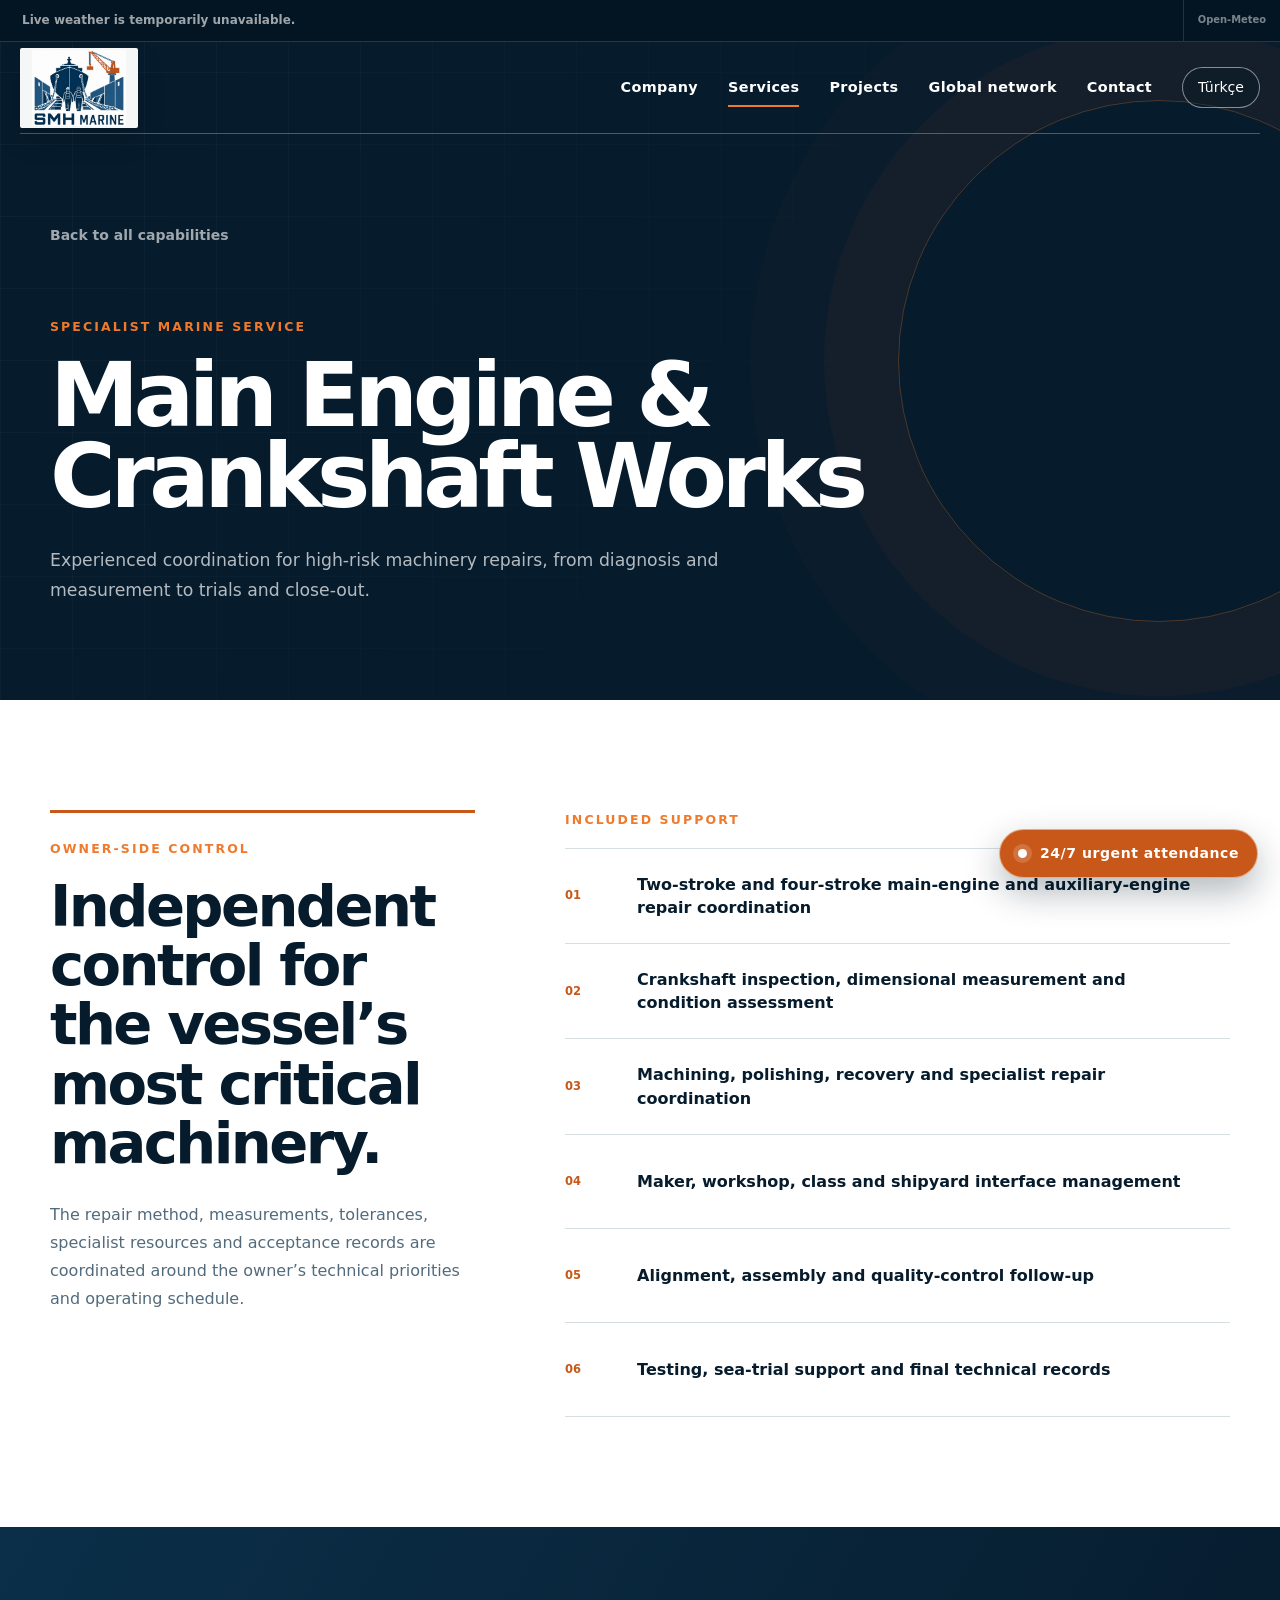
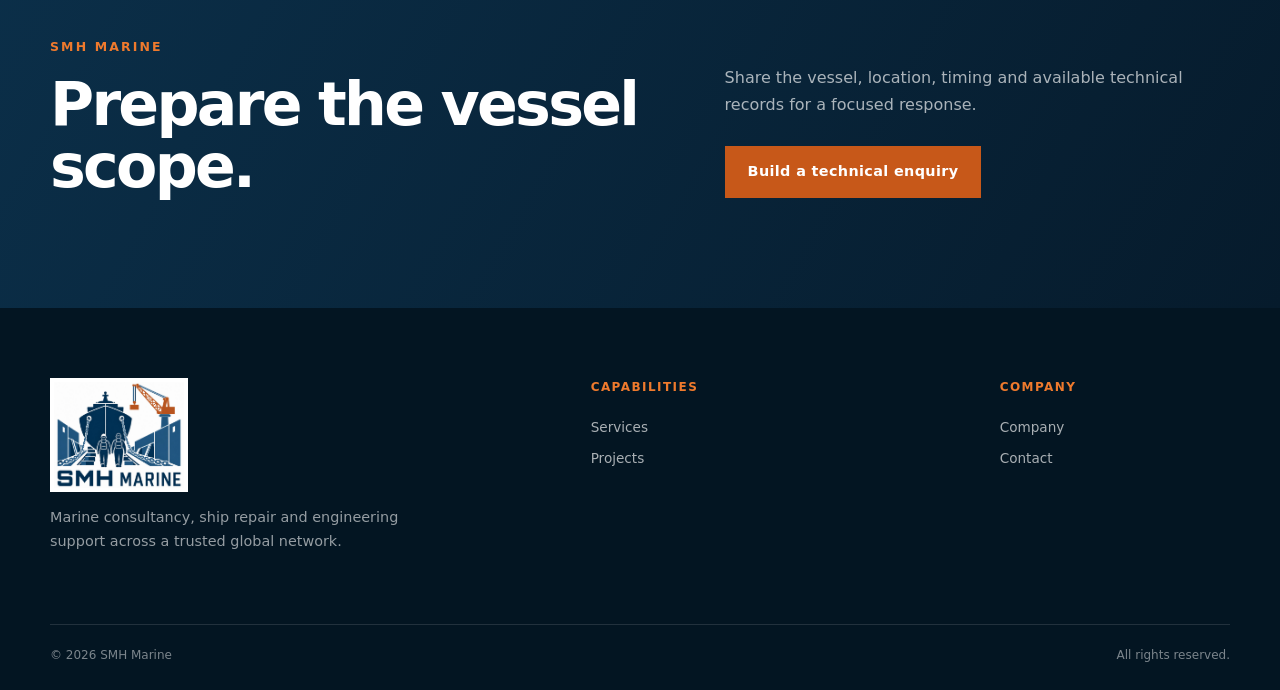
==== engine-crankshaft.html @ 11d9495b "Restore site and remove weather ticker heading label" ====
<!doctype html>
<html lang="en">
  <head>
    <meta charset="UTF-8" />
    <meta name="viewport" content="width=device-width, initial-scale=1" />
    <meta name="description" content="Main engine, auxiliary engine and crankshaft repair coordination and owner-side technical control." />
    <meta name="theme-color" content="#061b2c" />
    <title>Main Engine & Crankshaft Works | SMH Marine</title>
    <link rel="stylesheet" href="assets/styles.css" />
    <script src="assets/app.js" defer></script>
  </head>
  <body data-page="service" data-title-key="enginePageTitle" data-description-key="enginePageDescription">
    <a class="skip-link" href="#main">Skip to content</a>
    <aside class="weather-strip" aria-label="Live weather for SMH Marine service locations">
      <div class="weather-strip-window" data-weather-ticker><span class="weather-loading" data-i18n="weatherLoading">Loading live conditions…</span></div>
      <a class="weather-source" href="https://open-meteo.com/" target="_blank" rel="noopener" aria-label="Weather data by Open-Meteo">Open-Meteo</a>
    </aside>
    <header class="site-header" data-header>
      <a class="brand" href="index.html#top" aria-label="SMH Marine home"><img src="assets/smh-marine-logo-cropped.png" alt="SMH Marine" /></a>
      <button class="menu-toggle" type="button" aria-expanded="false" aria-controls="site-nav" data-menu-toggle><span></span><span></span><span></span><span class="sr-only">Open menu</span></button>
      <nav class="site-nav" id="site-nav" aria-label="Primary navigation" data-nav><a href="index.html#about" data-i18n="navCompany">Company</a><a class="is-current" href="index.html#expertise-pages" data-i18n="navServices">Services</a><a href="projects.html" data-i18n="navProjects">Projects</a><a href="index.html#network" data-i18n="navNetwork">Global network</a><a href="index.html#contact" data-i18n="navContact">Contact</a><button class="language-switch" type="button" data-language aria-label="Switch language">Türkçe</button></nav>
    </header>
    <main id="main">
      <section class="detail-hero"><div class="shell detail-hero-content"><a class="detail-back" href="index.html#expertise-pages" data-i18n="detailBack">Back to all capabilities</a><p class="eyebrow" data-i18n="detailKicker">Specialist marine service</p><h1 data-i18n="engineTitle">Main Engine & Crankshaft Works</h1><p data-i18n="engineIntro">Experienced coordination for high-risk machinery repairs, from diagnosis and measurement to trials and close-out.</p></div></section>
      <section class="detail-scope-section section"><div class="shell detail-scope-grid"><div class="detail-promise"><p class="section-kicker" data-i18n="detailOwnerKicker">Owner-side control</p><h2 data-i18n="enginePromise">Independent control for the vessel’s most critical machinery.</h2><p data-i18n="engineCopy">The repair method, measurements, tolerances, specialist resources and acceptance records are coordinated around the owner’s technical priorities and operating schedule.</p></div><div><p class="section-kicker" data-i18n="detailScopeLabel">Included support</p><ol class="detail-scope-list"><li data-i18n="engine1">Two-stroke and four-stroke main-engine and auxiliary-engine repair coordination</li><li data-i18n="engine2">Crankshaft inspection, dimensional measurement and condition assessment</li><li data-i18n="engine3">Machining, polishing, recovery and specialist repair coordination</li><li data-i18n="engine4">Maker, workshop, class and shipyard interface management</li><li data-i18n="engine5">Alignment, assembly and quality-control follow-up</li><li data-i18n="engine6">Testing, sea-trial support and final technical records</li></ol></div></div></section>
      <section class="detail-cta-section section"><div class="shell detail-cta-grid"><div><p class="section-kicker">SMH Marine</p><h2 data-i18n="detailCtaTitle">Prepare the vessel scope.</h2></div><div><p data-i18n="detailCtaCopy">Share the vessel, location, timing and available technical records for a focused response.</p><a class="button button-primary" href="index.html#urgent" data-i18n="detailCtaButton">Build a technical enquiry</a></div></div></section>
    </main>
    <footer class="site-footer"><div class="shell footer-grid"><div class="footer-brand"><img src="assets/smh-marine-logo-cropped.png" alt="SMH Marine" /><p data-i18n="footerStatement">Marine consultancy, ship repair and engineering support across a trusted global network.</p></div><div><strong data-i18n="footerCapabilities">Capabilities</strong><a href="index.html#expertise-pages" data-i18n="navServices">Services</a><a href="projects.html" data-i18n="navProjects">Projects</a></div><div><strong data-i18n="footerCompany">Company</strong><a href="index.html#about" data-i18n="navCompany">Company</a><a href="index.html#contact" data-i18n="navContact">Contact</a></div></div><div class="shell footer-bottom"><span>© 2026 SMH Marine</span><span data-i18n="footerRights">All rights reserved.</span></div></footer>
  </body>
</html>
---- assets/styles.css ----
:root {
  --ink: #061b2c;
  --ink-soft: #0b2f49;
  --blue: #0d4e77;
  --blue-bright: #2e85b9;
  --orange: #c75819;
  --orange-bright: #ef7a2d;
  --paper: #f4f7f8;
  --white: #ffffff;
  --line: rgba(12, 49, 73, 0.16);
  --shell: min(1180px, calc(100% - 40px));
  --shadow: 0 24px 70px rgba(3, 24, 39, 0.18);
}

* { box-sizing: border-box; }
html { scroll-behavior: smooth; -webkit-text-size-adjust: 100%; text-size-adjust: 100%; }
body {
  margin: 0;
  color: var(--ink);
  background: var(--paper);
  font-family: system-ui, -apple-system, BlinkMacSystemFont, "Segoe UI", "Microsoft YaHei", "PingFang SC", Arial, sans-serif;
  font-size: 1rem;
  line-height: 1.65;
  overflow-x: hidden;
}
img { display: block; max-width: 100%; }
a { color: inherit; }
button, a { -webkit-tap-highlight-color: transparent; }
h1, h2, h3, h4, p, li, label, strong, small { min-width: 0; word-break: normal; overflow-wrap: break-word; hyphens: auto; }
.shell { width: var(--shell); margin-inline: auto; }
.sr-only { position: absolute; width: 1px; height: 1px; overflow: hidden; clip: rect(0, 0, 0, 0); }
.skip-link { position: fixed; top: 8px; left: 8px; z-index: 100; transform: translateY(-150%); padding: 10px 14px; background: white; color: var(--ink); }
.skip-link:focus { transform: translateY(0); }

.weather-strip { position: absolute; z-index: 24; top: 0; right: 0; left: 0; display: grid; height: 42px; grid-template-columns: minmax(0,1fr) auto; align-items: center; border-bottom: 1px solid rgba(255,255,255,.14); color: white; background: #031522; overflow: hidden; }
.weather-strip-window { min-width: 0; overflow: hidden; mask-image: linear-gradient(90deg, transparent, black 18px, black calc(100% - 18px), transparent); }
.weather-loading, .weather-error { display: block; padding: 0 22px; color: rgba(255,255,255,.62); font-size: .75rem; font-weight: 650; white-space: nowrap; }
.weather-track { display: flex; width: max-content; animation: weather-scroll var(--weather-duration, 120s) linear infinite; will-change: transform; }
.weather-strip:hover .weather-track, .weather-strip:focus-within .weather-track { animation-play-state: paused; }
.weather-group { display: flex; align-items: center; flex: none; gap: 28px; padding: 0 28px 0 18px; }
.weather-item { display: flex; min-height: 41px; align-items: center; gap: 8px; white-space: nowrap; }
.weather-icon { width: 25px; font-size: 1.05rem; line-height: 1; text-align: center; }
.weather-city { font-size: .76rem; font-weight: 800; letter-spacing: .025em; }
.weather-temp { color: white; font-size: .82rem; font-weight: 850; }
.weather-range, .weather-rain, .weather-condition { color: rgba(255,255,255,.58); font-size: .68rem; }
.weather-rain { color: #82c9f4; }
.weather-divider { width: 1px; height: 18px; background: rgba(255,255,255,.16); }
.weather-stale { align-self: center; padding: 4px 9px; border: 1px solid rgba(239,122,45,.42); color: var(--orange-bright); font-size: .62rem; font-weight: 800; letter-spacing: .08em; text-transform: uppercase; white-space: nowrap; }
.weather-source { display: grid; height: 100%; place-items: center; padding: 0 14px; border-left: 1px solid rgba(255,255,255,.13); color: rgba(255,255,255,.48); background: #031522; font-size: .62rem; font-weight: 700; text-decoration: none; white-space: nowrap; }
.weather-source:hover, .weather-source:focus-visible { color: white; }
@keyframes weather-scroll { to { transform: translateX(-50%); } }

.site-header {
  position: absolute;
  z-index: 20;
  top: 42px;
  left: 50%;
  display: flex;
  width: min(1240px, calc(100% - 32px));
  height: 92px;
  align-items: center;
  justify-content: space-between;
  border-bottom: 1px solid rgba(255,255,255,.28);
  transform: translateX(-50%);
  color: white;
  transition: top .25s ease, width .25s ease, padding .25s ease, background .25s ease, box-shadow .25s ease;
}
.site-header.is-scrolled { position: fixed; top: 10px; width: min(1240px, calc(100% - 20px)); height: 72px; padding: 0 14px; border: 1px solid rgba(255,255,255,.12); background: rgba(3,21,34,.94); box-shadow: 0 18px 40px rgba(0,0,0,.2); backdrop-filter: blur(18px); }
.site-header.is-scrolled .brand { width: 104px; height: 62px; }
.brand { display: flex; width: 118px; height: 80px; align-items: center; justify-content: center; padding: 2px 4px; border-radius: 2px; background: rgba(255,255,255,.96); overflow: hidden; box-shadow: 0 12px 28px rgba(0,0,0,.12); }
.brand img { width: 100%; height: 100%; object-fit: contain; }
.site-nav { display: flex; align-items: center; gap: 30px; }
.site-nav a { position: relative; font-size: .9rem; font-weight: 650; letter-spacing: .025em; text-decoration: none; }
.site-nav a::after { position: absolute; right: 0; bottom: -8px; left: 0; height: 2px; background: var(--orange-bright); content: ""; transform: scaleX(0); transition: transform .25s ease; }
.site-nav a:hover::after, .site-nav a:focus-visible::after, .site-nav a.is-current::after { transform: scaleX(1); }
.language-switch { border: 1px solid rgba(255,255,255,.5); border-radius: 999px; padding: 8px 15px; color: white; background: rgba(3,24,39,.25); font: inherit; font-size: .88rem; cursor: pointer; }
.menu-toggle { display: none; }

.hero { position: relative; min-height: 880px; display: flex; align-items: center; overflow: hidden; color: white; background: var(--ink); }
.hero-media { position: absolute; inset: 0; background-image: linear-gradient(90deg, rgba(2,19,32,.98) 0%, rgba(2,23,39,.88) 48%, rgba(2,23,39,.68) 100%), url("drydock-hero.jpg"); background-position: center; background-size: cover; transform: scale(1.015); }
.hero-grid { position: absolute; inset: 0; opacity: .15; background-image: linear-gradient(rgba(255,255,255,.15) 1px, transparent 1px), linear-gradient(90deg, rgba(255,255,255,.15) 1px, transparent 1px); background-size: 64px 64px; mask-image: linear-gradient(to right, black, transparent 85%); }
.hero::after { position: absolute; right: -110px; top: 125px; width: 390px; height: 390px; border: 1px solid rgba(255,255,255,.18); border-radius: 50%; content: ""; box-shadow: 0 0 0 56px rgba(255,255,255,.035), 0 0 0 112px rgba(255,255,255,.025); }
.hero-content { position: relative; z-index: 2; padding-top: 84px; padding-right: min(48vw, 600px); }
.eyebrow, .section-kicker { margin: 0 0 17px; color: var(--orange-bright); font-size: .78rem; font-weight: 750; letter-spacing: .17em; text-transform: uppercase; }
.hero h1 { max-width: 720px; margin: 0; font-size: clamp(3.1rem, 5.2vw, 5.2rem); font-weight: 760; letter-spacing: -.055em; line-height: .94; }
.hero h1 .outline-title { color: transparent; -webkit-text-stroke: 1px rgba(255,255,255,.82); }
.hero-copy { max-width: 710px; margin: 28px 0 0; color: rgba(255,255,255,.82); font-size: clamp(1rem, 1.5vw, 1.18rem); line-height: 1.7; }
.hero-actions { display: flex; flex-wrap: wrap; gap: 12px; margin-top: 34px; }
.button { display: inline-flex; min-height: 52px; align-items: center; justify-content: center; gap: 24px; padding: 12px 22px; border: 1px solid transparent; font-size: .9rem; font-weight: 730; letter-spacing: .025em; text-decoration: none; transition: transform .2s ease, background .2s ease, border-color .2s ease; }
.button:hover { transform: translateY(-2px); }
.button-primary { background: var(--orange); color: white; }
.button-primary:hover { background: var(--orange-bright); }
.button-ghost { border-color: rgba(255,255,255,.4); background: rgba(4,30,49,.26); }
.button-ghost:hover { border-color: white; background: rgba(255,255,255,.08); }
.hero-facts { position: absolute; z-index: 3; right: 0; bottom: 0; left: 0; display: grid; grid-template-columns: repeat(4, 1fr); border-top: 1px solid rgba(255,255,255,.22); }
.hero-facts div { display: grid; min-height: 112px; grid-template-columns: auto 1fr; align-items: center; gap: 14px; padding: 20px 26px; border-right: 1px solid rgba(255,255,255,.16); background: rgba(2,22,37,.52); backdrop-filter: blur(10px); }
.hero-facts div:first-child { border-left: 1px solid rgba(255,255,255,.16); }
.hero-facts strong { color: white; font-size: 2rem; line-height: 1; }
.hero-facts .fact-word { color: var(--orange-bright); font-size: 1.35rem; letter-spacing: .08em; }
.hero-facts span { max-width: 140px; color: rgba(255,255,255,.66); font-size: .78rem; line-height: 1.4; }
.hero-network { position: absolute; z-index: 4; top: 150px; right: max(28px, calc((100% - 1180px) / 2)); width: min(44vw, 545px); border: 1px solid rgba(255,255,255,.2); background: rgba(3,26,43,.76); box-shadow: 0 30px 80px rgba(0,0,0,.32); backdrop-filter: blur(15px); }
.hero-network-head { display: flex; align-items: center; justify-content: space-between; padding: 17px 20px; border-bottom: 1px solid rgba(255,255,255,.14); }
.hero-network-head > span { color: var(--orange-bright); font-size: .68rem; font-weight: 800; letter-spacing: .13em; text-transform: uppercase; }
.hero-network-head > strong { display: flex; align-items: baseline; gap: 6px; font-size: .68rem; font-weight: 650; color: rgba(255,255,255,.6); }
.hero-network-head b { color: white; font-size: 1.6rem; line-height: 1; }
.hero-map { position: relative; aspect-ratio: 2 / 1; overflow: hidden; background: linear-gradient(145deg, rgba(11,61,92,.45), rgba(3,23,37,.85)); }
.hero-map::before { position: absolute; inset: 0; z-index: 1; background-image: linear-gradient(rgba(255,255,255,.045) 1px, transparent 1px), linear-gradient(90deg, rgba(255,255,255,.045) 1px, transparent 1px); background-size: 12.5% 25%; content: ""; pointer-events: none; }
.hero-map > img { position: absolute; inset: 0; width: 100%; height: 100%; opacity: .46; filter: invert(1); }
.hero-map-markers { position: absolute; inset: 0; z-index: 2; }
.hero-map .map-marker { width: 11px; height: 11px; border-width: 2px; box-shadow: 0 0 0 4px rgba(239,122,45,.16), 0 0 18px rgba(239,122,45,.78); }
.hero-map-detail { position: absolute; z-index: 4; right: 14px; bottom: 12px; display: grid; min-width: 180px; padding: 11px 13px; border-right: 3px solid var(--orange-bright); background: rgba(2,19,31,.86); text-align: right; }
.hero-map-detail small, .hero-map-detail span { color: rgba(255,255,255,.54); font-size: .65rem; }
.hero-map-detail strong { font-size: .98rem; }

.china-section { position: relative; overflow: hidden; color: white; background: linear-gradient(120deg, #061b2c 0%, #0a304b 62%, #103f5e 100%); }
.china-section::before { position: absolute; top: 0; right: 0; width: 38%; height: 100%; background: linear-gradient(135deg, transparent 25%, rgba(239,122,45,.12)); clip-path: polygon(24% 0, 100% 0, 100% 100%, 0 100%); content: ""; }
.china-watermark { position: absolute; right: -1.5vw; bottom: -7vw; color: transparent; font-size: clamp(8rem, 20vw, 20rem); font-weight: 850; letter-spacing: -.09em; line-height: .8; -webkit-text-stroke: 1px rgba(255,255,255,.1); user-select: none; }
.china-grid { position: relative; z-index: 1; display: grid; grid-template-columns: .95fr 1.05fr; gap: 90px; align-items: end; }
.china-lead h2 { max-width: 720px; font-size: clamp(2.7rem, 5vw, 5rem); }
.china-lead > p:last-child { max-width: 630px; margin: 30px 0 0; color: rgba(255,255,255,.68); font-size: 1.05rem; }
.china-proof { padding: 36px; border-top: 3px solid var(--orange-bright); background: rgba(2,20,33,.54); box-shadow: 0 28px 70px rgba(0,0,0,.2); backdrop-filter: blur(12px); }
.china-proof > p:first-child { margin: 0 0 30px; color: rgba(255,255,255,.74); }
.china-metrics { display: grid; grid-template-columns: repeat(4, 1fr); border-top: 1px solid rgba(255,255,255,.16); border-bottom: 1px solid rgba(255,255,255,.16); }
.china-metrics div { display: grid; align-content: start; padding: 25px 18px; border-right: 1px solid rgba(255,255,255,.14); }
.china-metrics div:first-child { padding-left: 0; }
.china-metrics div:last-child { border-right: 0; }
.china-metrics strong { color: var(--orange-bright); font-size: clamp(2rem, 3.5vw, 3.2rem); letter-spacing: -.06em; line-height: 1; }
.china-metrics span { margin-top: 10px; color: rgba(255,255,255,.64); font-size: .875rem; line-height: 1.45; }
.china-expertise { margin-top: 30px; }
.china-expertise h3 { margin: 0 0 16px; color: white; font-size: 1rem; letter-spacing: .02em; }
.china-expertise ul { display: grid; grid-template-columns: repeat(2, minmax(0, 1fr)); gap: 0 24px; margin: 0; padding: 0; list-style: none; }
.china-expertise li { position: relative; padding: 11px 0 11px 18px; border-top: 1px solid rgba(255,255,255,.11); color: rgba(255,255,255,.7); font-size: .88rem; line-height: 1.5; }
.china-expertise li::before { position: absolute; top: 20px; left: 0; width: 6px; height: 6px; border-radius: 50%; background: var(--orange-bright); content: ""; }
.china-cities { margin: 24px 0 0 !important; color: white !important; font-size: .75rem; font-weight: 750; letter-spacing: .08em; text-transform: uppercase; }
.china-region-block { position: relative; z-index: 1; margin-top: 72px; padding-top: 45px; border-top: 1px solid rgba(255,255,255,.16); }
.china-region-heading { display: grid; grid-template-columns: .7fr 1.3fr; gap: 60px; align-items: end; margin-bottom: 30px; }
.china-region-heading h3 { max-width: 750px; margin: 0; font-size: clamp(1.8rem, 3vw, 3.15rem); letter-spacing: -.04em; line-height: 1.08; }
.china-region-grid { display: grid; grid-template-columns: repeat(5, minmax(0,1fr)); border-top: 1px solid rgba(255,255,255,.16); border-left: 1px solid rgba(255,255,255,.16); }
.china-region-grid article { min-height: 230px; padding: 24px 21px; border-right: 1px solid rgba(255,255,255,.16); border-bottom: 1px solid rgba(255,255,255,.16); background: rgba(2,20,33,.34); }
.china-region-grid span { color: var(--orange-bright); font-size: .7rem; font-weight: 800; letter-spacing: .12em; }
.china-region-grid h4 { margin: 34px 0 12px; font-size: 1.25rem; }
.china-region-grid p { margin: 0; color: rgba(255,255,255,.62); font-size: .875rem; line-height: 1.6; }
.china-urgent-repairs { display: grid; grid-template-columns: .82fr 1.18fr; gap: 60px; margin-top: 42px; padding: 38px; border: 1px solid rgba(239,122,45,.48); background: rgba(2,18,30,.68); box-shadow: 0 24px 60px rgba(0,0,0,.18); }
.china-urgent-heading h3 { margin: 0; font-size: clamp(1.8rem, 3vw, 3rem); letter-spacing: -.04em; line-height: 1.08; }
.china-urgent-heading > p:last-child { max-width: 560px; margin: 22px 0 0; color: rgba(255,255,255,.62); font-size: .9rem; line-height: 1.7; }
.china-urgent-repairs ul { display: grid; grid-template-columns: repeat(2, minmax(0,1fr)); align-content: start; gap: 0 24px; margin: 0; padding: 0; list-style: none; }
.china-urgent-repairs li { position: relative; padding: 15px 0 15px 22px; border-bottom: 1px solid rgba(255,255,255,.13); color: rgba(255,255,255,.78); font-size: .875rem; line-height: 1.5; }
.china-urgent-repairs li::before { position: absolute; top: 23px; left: 0; width: 8px; height: 8px; border: 2px solid var(--orange-bright); border-radius: 50%; content: ""; }

.owner-advantage-section { position: relative; overflow: hidden; color: white; background: #041827; }
.owner-advantage-section::after { position: absolute; top: -220px; right: -180px; width: 560px; height: 560px; border: 1px solid rgba(239,122,45,.22); border-radius: 50%; content: ""; box-shadow: 0 0 0 74px rgba(239,122,45,.035), 0 0 0 148px rgba(239,122,45,.02); }
.owner-advantage-grid { position: relative; z-index: 1; display: grid; grid-template-columns: .9fr 1.1fr; gap: 90px; align-items: start; }
.owner-advantage-lead h2 { max-width: 650px; font-size: clamp(2.65rem, 4.8vw, 4.8rem); }
.owner-advantage-body { padding: 38px 40px; border-top: 3px solid var(--orange-bright); background: rgba(13,52,77,.62); box-shadow: 0 28px 70px rgba(0,0,0,.22); }
.owner-advantage-body > p { margin: 0 0 32px; color: rgba(255,255,255,.78); font-size: 1.08rem; line-height: 1.75; }
.owner-controls { display: grid; grid-template-columns: repeat(2, minmax(0,1fr)); border-top: 1px solid rgba(255,255,255,.16); border-left: 1px solid rgba(255,255,255,.16); }
.owner-controls span { position: relative; min-height: 88px; display: flex; align-items: center; padding: 20px 20px 20px 42px; border-right: 1px solid rgba(255,255,255,.16); border-bottom: 1px solid rgba(255,255,255,.16); color: white; font-size: .88rem; font-weight: 720; line-height: 1.4; }
.owner-controls span::before { position: absolute; left: 20px; width: 8px; height: 8px; border: 2px solid var(--orange-bright); border-radius: 50%; content: ""; }
.owner-example-block { position: relative; z-index: 1; display: grid; grid-template-columns: .72fr 1.28fr; gap: 60px; margin-top: 72px; padding-top: 48px; border-top: 1px solid rgba(255,255,255,.15); }
.owner-example-heading h3 { margin: 0; font-size: clamp(2rem, 3.4vw, 3.4rem); letter-spacing: -.04em; line-height: 1.05; }
.owner-example-heading > p:last-child { max-width: 520px; margin: 22px 0 0; color: rgba(255,255,255,.55); font-size: .82rem; line-height: 1.6; }
.owner-example-grid { display: grid; grid-template-columns: repeat(2, minmax(0,1fr)); border-top: 1px solid rgba(255,255,255,.15); border-left: 1px solid rgba(255,255,255,.15); }
.owner-example-grid article { min-height: 210px; padding: 25px; border-right: 1px solid rgba(255,255,255,.15); border-bottom: 1px solid rgba(255,255,255,.15); }
.owner-example-grid span { color: var(--orange-bright); font-size: .7rem; font-weight: 800; }
.owner-example-grid h4 { margin: 30px 0 11px; font-size: 1.15rem; }
.owner-example-grid p { margin: 0; color: rgba(255,255,255,.62); font-size: .875rem; line-height: 1.6; }

.leadership-section { background: white; }
.leadership-grid { display: grid; grid-template-columns: repeat(2, minmax(0,1fr)); gap: 24px; }
.profile-card { display: grid; grid-template-columns: minmax(0, .82fr) minmax(0, 1.18fr); min-height: 700px; border: 1px solid var(--line); background: var(--paper); overflow: hidden; }
.profile-card-dark { color: white; background: var(--ink-soft); }
.profile-card figure { min-height: 100%; margin: 0; overflow: hidden; }
.profile-card figure img { width: 100%; height: 100%; object-fit: cover; object-position: 50% 24%; transition: transform .7s cubic-bezier(.2,.7,.2,1); }
.profile-card:hover figure img { transform: scale(1.035); }
.profile-content { display: flex; flex-direction: column; padding: 36px 32px; }
.profile-index { color: var(--orange); font-size: .75rem; font-weight: 800; letter-spacing: .15em; }
.profile-role { margin: 30px 0 8px; color: var(--orange); font-size: .72rem; font-weight: 750; letter-spacing: .08em; line-height: 1.5; text-transform: uppercase; }
.profile-content h3 { margin: 0; font-size: clamp(2rem, 3.5vw, 3.15rem); letter-spacing: -.05em; line-height: 1; }
.profile-stats { display: grid; grid-template-columns: repeat(2, 1fr); gap: 8px; margin: 28px 0; padding: 20px 0; border-top: 1px solid var(--line); border-bottom: 1px solid var(--line); }
.profile-card-dark .profile-stats { border-color: rgba(255,255,255,.14); }
.profile-stats span { display: grid; }
.profile-stats strong { font-size: 1.65rem; line-height: 1; }
.profile-stats small { margin-top: 7px; color: #6a8191; font-size: .68rem; line-height: 1.35; }
.profile-card-dark .profile-stats small { color: rgba(255,255,255,.52); }
.profile-content > p:not(.profile-role):not(.profile-focus) { margin: 0 0 14px; color: #526b7c; font-size: .9rem; line-height: 1.65; }
.profile-card-dark .profile-content > p:not(.profile-role):not(.profile-focus) { color: rgba(255,255,255,.68); }
.profile-focus { margin: auto 0 0; padding-top: 20px; border-top: 1px solid var(--line); color: var(--ink); font-size: .78rem; font-weight: 700; }
.profile-card-dark .profile-focus { border-color: rgba(255,255,255,.14); color: white; }

.section { padding: 110px 0; }
.intro-section { background: white; }
.intro-grid { display: grid; grid-template-columns: 1.08fr .92fr; gap: 90px; align-items: start; }
h2 { margin: 0; font-size: clamp(2.3rem, 4.7vw, 4.5rem); letter-spacing: -.045em; line-height: 1.03; }
.intro-copy { padding-top: 34px; border-top: 3px solid var(--orange); }
.intro-copy p { margin: 0 0 20px; color: #365267; font-size: 1.1rem; }
.intro-copy p:last-child { color: var(--ink); font-weight: 700; }

.services-preview { background: var(--paper); }
.section-heading { display: flex; align-items: end; justify-content: space-between; gap: 60px; margin-bottom: 52px; }
.section-heading > p { max-width: 400px; margin: 0 0 8px; color: #51697b; }
.service-grid { display: grid; grid-template-columns: repeat(2, minmax(0, 1fr)); border-top: 1px solid var(--line); border-left: 1px solid var(--line); }
.service-card { position: relative; min-height: 320px; padding: 38px; border-right: 1px solid var(--line); border-bottom: 1px solid var(--line); background: rgba(255,255,255,.58); transition: transform .25s ease, box-shadow .25s ease, background .25s ease; }
.service-card:hover { z-index: 2; transform: translateY(-5px); background: white; box-shadow: var(--shadow); }
.service-card-featured { color: white; background: var(--ink-soft); }
.service-card-featured:hover { background: var(--ink); }
.service-number { color: var(--orange); font-size: .78rem; font-weight: 800; letter-spacing: .12em; }
.service-card h3 { max-width: 420px; margin: 42px 0 14px; font-size: clamp(1.5rem, 2.6vw, 2.1rem); letter-spacing: -.03em; line-height: 1.08; }
.service-card p { max-width: 500px; margin: 0; color: #587081; }
.service-card-featured p { color: rgba(255,255,255,.68); }
.service-card a { position: absolute; bottom: 34px; text-decoration: none; font-size: .86rem; font-weight: 750; }
.service-card a span { margin-left: 10px; color: var(--orange); }
.capabilities-section { color: white; background: var(--ink); }
.section-heading-light > p { color: rgba(255,255,255,.62); }
.capability-list { border-top: 1px solid rgba(255,255,255,.18); }
.capability-row { display: grid; grid-template-columns: .85fr 1.15fr; gap: 70px; padding: 52px 0; border-bottom: 1px solid rgba(255,255,255,.14); }
.capability-label { display: grid; grid-template-columns: 44px 1fr; gap: 18px; align-items: start; }
.capability-label > span { padding-top: 7px; color: var(--orange-bright); font-size: .75rem; font-weight: 800; letter-spacing: .14em; }
.capability-label h3 { margin: 0; font-size: clamp(1.55rem, 2.6vw, 2.25rem); letter-spacing: -.035em; line-height: 1.12; }
.capability-row ul { display: grid; grid-template-columns: repeat(2, minmax(0, 1fr)); gap: 0 28px; margin: 0; padding: 0; list-style: none; }
.capability-row li { position: relative; padding: 13px 0 13px 20px; border-bottom: 1px solid rgba(255,255,255,.1); color: rgba(255,255,255,.72); }
.capability-row li::before { position: absolute; top: 25px; left: 0; width: 6px; height: 6px; border-radius: 50%; background: var(--orange-bright); content: ""; }

.expertise-pages-section { background: white; }
.expertise-link-grid { display: grid; grid-template-columns: repeat(3, minmax(0,1fr)); border-top: 1px solid var(--line); border-left: 1px solid var(--line); }
.expertise-link-grid a { position: relative; display: flex; min-height: 220px; flex-direction: column; padding: 28px; border-right: 1px solid var(--line); border-bottom: 1px solid var(--line); color: var(--ink); background: var(--paper); text-decoration: none; transition: color .25s ease, background .25s ease, transform .25s ease; }
.expertise-link-grid a::after { position: absolute; right: 26px; bottom: 30px; width: 34px; height: 2px; background: var(--orange); content: ""; transition: width .25s ease; }
.expertise-link-grid a:hover { z-index: 1; color: white; background: var(--ink-soft); transform: translateY(-3px); }
.expertise-link-grid a:hover::after { width: 58px; }
.expertise-link-grid span { color: var(--orange); font-size: .72rem; font-weight: 800; letter-spacing: .12em; }
.expertise-link-grid strong { max-width: 280px; margin-top: 42px; font-size: 1.4rem; line-height: 1.2; }
.expertise-link-grid small { margin-top: auto; color: #647b8b; font-size: .78rem; font-weight: 700; }
.expertise-link-grid a:hover small { color: rgba(255,255,255,.64); }

.network-section { overflow: hidden; background: #e9eef1; }
.network-heading { display: grid; grid-template-columns: 1fr 360px; gap: 90px; align-items: end; margin-bottom: 55px; }
.network-summary { display: grid; grid-template-columns: auto 1fr; align-items: center; gap: 22px; padding: 24px 0; border-top: 3px solid var(--orange); }
.network-summary strong { font-size: 4.8rem; letter-spacing: -.07em; line-height: 1; }
.network-summary p { margin: 0; color: #4d6678; font-size: .9rem; line-height: 1.55; }
.network-layout { display: grid; grid-template-columns: minmax(0, 1fr) 280px; gap: 22px; }
.map-panel { min-width: 0; }
.map-toolbar { display: flex; flex-wrap: wrap; gap: 8px; margin-bottom: 12px; }
.map-filter { border: 1px solid var(--line); border-radius: 999px; padding: 8px 13px; color: #476174; background: rgba(255,255,255,.7); font: inherit; font-size: .78rem; font-weight: 700; cursor: pointer; }
.map-filter:hover, .map-filter:focus-visible, .map-filter.is-active { border-color: var(--orange); color: white; background: var(--orange); }
.map-stage { position: relative; aspect-ratio: 940 / 477; overflow: hidden; border: 1px solid rgba(9,44,67,.1); background: var(--ink-soft); box-shadow: var(--shadow); isolation: isolate; }
.map-stage::before { position: absolute; inset: 0; z-index: 1; background-image: linear-gradient(rgba(255,255,255,.055) 1px, transparent 1px), linear-gradient(90deg, rgba(255,255,255,.055) 1px, transparent 1px); background-size: 10% 20%; content: ""; pointer-events: none; }
.map-stage > img { position: absolute; inset: 0; width: 100%; height: 100%; object-fit: fill; opacity: .38; filter: invert(1); }
.map-markers { position: absolute; inset: 0; z-index: 2; }
.map-marker { position: absolute; width: 15px; height: 15px; padding: 0; border: 3px solid rgba(255,255,255,.86); border-radius: 50%; background: var(--orange-bright); box-shadow: 0 0 0 5px rgba(239,122,45,.18), 0 0 22px rgba(239,122,45,.58); transform: translate(calc(-50% + var(--offset-x, 0px)), calc(-50% + var(--offset-y, 0px))); cursor: pointer; transition: opacity .2s ease, transform .2s ease; }
.map-marker::after { position: absolute; inset: -11px; border: 1px solid rgba(239,122,45,.55); border-radius: 50%; content: ""; animation: marker-pulse 2.8s ease-out infinite; }
.map-marker:hover, .map-marker:focus-visible, .map-marker.is-active { z-index: 3; transform: translate(calc(-50% + var(--offset-x, 0px)), calc(-50% + var(--offset-y, 0px))) scale(1.35); }
.map-marker.is-dimmed { opacity: .15; pointer-events: none; }
@keyframes marker-pulse { 0% { transform: scale(.45); opacity: .7; } 70%, 100% { transform: scale(1.25); opacity: 0; } }
.map-detail { position: absolute; z-index: 4; left: 20px; bottom: 18px; display: grid; min-width: 235px; padding: 16px 18px; border-left: 3px solid var(--orange-bright); background: rgba(3,25,41,.88); color: white; box-shadow: 0 14px 30px rgba(0,0,0,.2); backdrop-filter: blur(12px); }
.map-detail span { color: var(--orange-bright); font-size: .68rem; font-weight: 800; letter-spacing: .13em; text-transform: uppercase; }
.map-detail strong { margin-top: 3px; font-size: 1.25rem; }
.map-detail small { color: rgba(255,255,255,.65); font-size: .78rem; }
.map-note { margin: 15px 0 0; color: #698091; font-size: .76rem; }
.location-index { display: flex; flex-direction: column; border-top: 1px solid var(--line); background: rgba(255,255,255,.7); }
.location-group { flex: 1; padding: 22px 24px; border-right: 1px solid var(--line); border-bottom: 1px solid var(--line); border-left: 1px solid var(--line); }
.location-group strong { display: block; margin-bottom: 8px; color: var(--orange); font-size: .72rem; letter-spacing: .14em; text-transform: uppercase; }
.location-group p { margin: 0; color: #405a6d; font-size: .85rem; line-height: 1.6; }

.process-section { background: white; }
.process-grid { display: grid; grid-template-columns: .9fr 1.1fr; gap: 100px; }
.process-list { margin: 0; padding: 0; border-top: 1px solid var(--line); list-style: none; }
.process-list li { display: grid; grid-template-columns: 50px 1fr; gap: 24px; padding: 27px 0; border-bottom: 1px solid var(--line); }
.process-list > li > span { color: var(--orange); font-size: .78rem; font-weight: 800; }
.process-list h3 { margin: 0 0 6px; font-size: 1.15rem; }
.process-list p { margin: 0; color: #587081; font-size: .92rem; }

.contact-section { position: relative; overflow: hidden; color: white; background: var(--ink-soft); }
.contact-lines { position: absolute; inset: 0; opacity: .22; background-image: radial-gradient(circle at 85% 20%, transparent 0 130px, rgba(255,255,255,.25) 131px 132px, transparent 133px 190px, rgba(255,255,255,.16) 191px 192px, transparent 193px); }
.urgent-callout { position: relative; z-index: 1; display: grid; grid-template-columns: .62fr 1.1fr 1fr; gap: 36px; align-items: center; margin-bottom: 64px; padding-top: 28px; padding-bottom: 28px; border-top: 1px solid rgba(255,255,255,.18); border-bottom: 1px solid rgba(255,255,255,.18); }
.urgent-callout > div { display: flex; align-items: center; gap: 12px; }
.urgent-callout > div p { margin: 0; color: var(--orange-bright); font-size: .76rem; font-weight: 800; letter-spacing: .1em; text-transform: uppercase; }
.urgent-signal { position: relative; width: 12px; height: 12px; flex: 0 0 12px; border-radius: 50%; background: var(--orange-bright); box-shadow: 0 0 0 7px rgba(239,122,45,.14); }
.urgent-signal::after { position: absolute; inset: -8px; border: 1px solid rgba(239,122,45,.7); border-radius: 50%; content: ""; animation: marker-pulse 2.4s ease-out infinite; }
.urgent-callout > strong { font-size: 1.25rem; line-height: 1.35; }
.urgent-callout > p { margin: 0; color: rgba(255,255,255,.62); font-size: .88rem; line-height: 1.6; }
.contact-grid { position: relative; display: grid; grid-template-columns: .88fr 1.12fr; gap: 100px; align-items: start; }
.contact-copy { max-width: 520px; color: rgba(255,255,255,.66); font-size: 1.05rem; }
.contact-channels { display: grid; grid-template-columns: repeat(2, minmax(0,1fr)); gap: 10px; margin-top: 32px; font-style: normal; }
.contact-channel { display: flex; min-width: 0; min-height: 74px; align-items: center; gap: 14px; padding: 13px 15px; border: 1px solid rgba(255,255,255,.14); color: white; background: rgba(3,24,39,.3); text-decoration: none; transition: border-color .2s ease, background .2s ease, transform .2s ease; }
a.contact-channel:hover, a.contact-channel:focus-visible { border-color: rgba(239,122,45,.75); background: rgba(3,24,39,.64); transform: translateY(-2px); }
.contact-channel-address { grid-column: 1 / -1; min-height: 88px; }
.channel-mark { display: grid; width: 42px; height: 42px; flex: 0 0 42px; place-items: center; border: 1px solid rgba(239,122,45,.55); color: var(--orange-bright); font-size: .76rem; font-weight: 850; letter-spacing: .04em; }
.channel-mark-linkedin { text-transform: none; }
.contact-channel div { display: grid; min-width: 0; }
.contact-channel strong { color: white; font-size: .9rem; }
.contact-channel small { color: rgba(255,255,255,.62); font-size: .78rem; line-height: 1.4; overflow-wrap: anywhere; }
.enquiry-builder { display: grid; grid-template-columns: repeat(2, minmax(0,1fr)); gap: 20px; padding: 34px; border: 1px solid rgba(255,255,255,.16); background: rgba(3,24,39,.42); backdrop-filter: blur(12px); }
.enquiry-builder label { display: grid; gap: 8px; }
.form-heading { grid-column: 1 / -1; padding-bottom: 20px; border-bottom: 1px solid rgba(255,255,255,.16); }
.form-heading p { margin: 0 0 8px; color: var(--orange-bright); font-size: .7rem; font-weight: 800; letter-spacing: .13em; text-transform: uppercase; }
.form-heading strong { font-size: 1.2rem; line-height: 1.4; }
.enquiry-builder label > span { color: rgba(255,255,255,.68); font-size: .76rem; font-weight: 700; letter-spacing: .06em; text-transform: uppercase; }
.enquiry-builder input, .enquiry-builder textarea, .enquiry-builder select { width: 100%; border: 1px solid rgba(255,255,255,.24); border-radius: 0; padding: 13px 14px; color: white; background: rgba(255,255,255,.06); font: inherit; outline: none; }
.enquiry-builder select { color-scheme: dark; }
.enquiry-builder select option { color: var(--ink); background: white; }
.enquiry-builder input[type="file"] { padding: 10px; font-size: .8rem; }
.enquiry-builder input:focus, .enquiry-builder textarea:focus, .enquiry-builder select:focus { border-color: var(--orange-bright); box-shadow: 0 0 0 3px rgba(239,122,45,.14); }
.enquiry-builder .scope-field, .enquiry-builder .attachment-field { grid-column: 1 / -1; }
.attachment-field small { color: rgba(255,255,255,.46); font-size: .74rem; line-height: 1.45; }
.form-actions { display: flex; flex-wrap: wrap; gap: 10px; grid-column: 1 / -1; }
.enquiry-builder .button { justify-self: start; }
.form-status { align-self: center; margin: 0; color: rgba(255,255,255,.72); font-size: .84rem; }

.urgent-floating-link { position: fixed; z-index: 80; right: 22px; bottom: 22px; display: inline-flex; min-height: 48px; align-items: center; padding: 12px 18px 12px 40px; border: 1px solid rgba(255,255,255,.5); border-radius: 999px; color: white; background: var(--orange); box-shadow: 0 14px 35px rgba(3,22,36,.3); font-size: .875rem; font-weight: 800; letter-spacing: .04em; text-decoration: none; }
.urgent-floating-link::before { position: absolute; left: 18px; width: 9px; height: 9px; border-radius: 50%; background: white; content: ""; box-shadow: 0 0 0 5px rgba(255,255,255,.16); }
.urgent-floating-link:hover { background: var(--orange-bright); }

.site-footer { padding: 70px 0 24px; color: white; background: #031522; }
.footer-grid { display: grid; grid-template-columns: 1.4fr 1fr .7fr; gap: 80px; padding-bottom: 56px; }
.footer-brand img { width: 138px; max-height: 116px; object-fit: contain; padding: 4px; background: white; }
.footer-brand p { max-width: 390px; color: rgba(255,255,255,.58); font-size: .9rem; }
.footer-grid > div:not(.footer-brand) { display: flex; flex-direction: column; align-items: flex-start; gap: 9px; }
.footer-grid strong { margin-bottom: 9px; color: var(--orange-bright); font-size: .75rem; letter-spacing: .12em; text-transform: uppercase; }
.footer-grid a { color: rgba(255,255,255,.66); font-size: .85rem; text-decoration: none; }
.footer-grid a:hover { color: white; }
.footer-bottom { display: flex; justify-content: space-between; padding-top: 21px; border-top: 1px solid rgba(255,255,255,.12); color: rgba(255,255,255,.48); font-size: .75rem; }
.footer-bottom a { color: inherit; }

.projects-hero { position: relative; min-height: 660px; display: flex; align-items: end; overflow: hidden; color: white; background: var(--ink); }
.projects-hero-media { position: absolute; inset: 0; background-image: linear-gradient(90deg, rgba(2,19,32,.98), rgba(2,23,39,.78)), url("drydock-hero.jpg"); background-position: center; background-size: cover; }
.projects-hero::after { position: absolute; right: -130px; bottom: -160px; width: 510px; height: 510px; border: 1px solid rgba(255,255,255,.14); border-radius: 50%; content: ""; box-shadow: 0 0 0 70px rgba(255,255,255,.025), 0 0 0 140px rgba(255,255,255,.018); }
.projects-hero-content { position: relative; z-index: 1; padding-top: 170px; padding-bottom: 92px; }
.projects-hero h1 { max-width: 860px; margin: 0; font-size: clamp(3.5rem, 7vw, 7rem); letter-spacing: -.06em; line-height: .9; }
.projects-hero-content > p:last-child { max-width: 700px; margin: 34px 0 0; color: rgba(255,255,255,.72); font-size: 1.08rem; }
.portfolio-section { background: white; }
.portfolio-layout { display: grid; grid-template-columns: .9fr 1.1fr; gap: 90px; align-items: start; }
.portfolio-status { padding-top: 4px; }
.portfolio-status h2 { max-width: 580px; font-size: clamp(2.5rem, 4.5vw, 4.7rem); }
.portfolio-status > p:last-child { max-width: 570px; margin: 28px 0 0; color: #516b7d; font-size: 1.03rem; }
.project-category-grid { display: grid; grid-template-columns: repeat(2, minmax(0,1fr)); border-top: 1px solid var(--line); border-left: 1px solid var(--line); }
.project-category-grid div { position: relative; display: flex; min-height: 210px; flex-direction: column; justify-content: space-between; padding: 28px; border-right: 1px solid var(--line); border-bottom: 1px solid var(--line); background: var(--paper); }
.project-category-grid div::after { position: absolute; right: 24px; bottom: 24px; width: 36px; height: 2px; background: var(--orange); content: ""; }
.project-category-grid span { color: var(--orange); font-size: .76rem; font-weight: 800; letter-spacing: .12em; }
.project-category-grid strong { max-width: 210px; padding-right: 28px; font-size: 1.35rem; line-height: 1.2; }
.project-cta-section { color: white; background: linear-gradient(120deg, var(--ink-soft), var(--ink)); }
.project-cta { display: grid; grid-template-columns: 1fr .8fr; gap: 90px; align-items: end; }
.project-cta p { max-width: 520px; margin: 0 0 28px; color: rgba(255,255,255,.68); }
.project-cta h2 { max-width: 650px; }

.detail-hero { position: relative; min-height: 700px; display: flex; align-items: end; overflow: hidden; color: white; background: var(--ink); }
.detail-hero::before { position: absolute; inset: 0; opacity: .28; background-image: linear-gradient(rgba(255,255,255,.12) 1px, transparent 1px), linear-gradient(90deg, rgba(255,255,255,.12) 1px, transparent 1px); background-size: 72px 72px; mask-image: linear-gradient(120deg, black, transparent 72%); content: ""; }
.detail-hero::after { position: absolute; top: 100px; right: -140px; width: 520px; height: 520px; border: 1px solid rgba(239,122,45,.3); border-radius: 50%; content: ""; box-shadow: 0 0 0 74px rgba(239,122,45,.035), 0 0 0 148px rgba(239,122,45,.02); }
.detail-hero-content { position: relative; z-index: 1; padding-top: 180px; padding-bottom: 95px; }
.detail-back { display: inline-flex; margin-bottom: 70px; color: rgba(255,255,255,.62); font-size: .875rem; font-weight: 700; text-decoration: none; }
.detail-back:hover { color: white; }
.detail-hero h1 { max-width: 900px; margin: 0; font-size: clamp(3.6rem, 7vw, 7rem); letter-spacing: -.06em; line-height: .9; }
.detail-hero-content > p:last-child { max-width: 720px; margin: 30px 0 0; color: rgba(255,255,255,.7); font-size: 1.08rem; line-height: 1.7; }
.detail-scope-section { background: white; }
.detail-scope-grid { display: grid; grid-template-columns: .78fr 1.22fr; gap: 90px; align-items: start; }
.detail-promise { position: sticky; top: 110px; padding-top: 26px; border-top: 3px solid var(--orange); }
.detail-promise h2 { font-size: clamp(2.5rem, 4.5vw, 4.5rem); }
.detail-promise > p:last-child { max-width: 560px; margin: 28px 0 0; color: #526b7c; font-size: 1rem; line-height: 1.75; }
.detail-scope-list { margin: 0; padding: 0; border-top: 1px solid var(--line); list-style: none; counter-reset: detail-item; }
.detail-scope-list li { position: relative; min-height: 94px; display: flex; align-items: center; padding: 24px 24px 24px 72px; border-bottom: 1px solid var(--line); color: var(--ink); font-size: 1rem; font-weight: 700; line-height: 1.45; counter-increment: detail-item; }
.detail-scope-list li::before { position: absolute; left: 0; color: var(--orange); font-size: .72rem; font-weight: 800; content: "0" counter(detail-item); }
.detail-cta-section { color: white; background: linear-gradient(120deg, var(--ink-soft), var(--ink)); }
.detail-cta-grid { display: grid; grid-template-columns: 1fr .85fr; gap: 80px; align-items: end; }
.detail-cta-grid h2 { max-width: 680px; }
.detail-cta-grid > div:last-child p { max-width: 520px; margin: 0 0 28px; color: rgba(255,255,255,.66); }

html[lang="tr"] .hero h1 { letter-spacing: -.045em; line-height: 1; }

@media (max-width: 1120px) {
  .hero { min-height: 1102px; align-items: flex-start; }
  .hero-content { padding-top: 197px; padding-right: 0; }
  .hero-content h1, .hero-copy { max-width: 760px; }
  .hero-network { top: auto; right: auto; bottom: 138px; left: 50%; width: min(760px, calc(100% - 40px)); transform: translateX(-50%); }
  .china-grid { gap: 48px; }
  .leadership-grid { grid-template-columns: 1fr; }
  .profile-card { min-height: 620px; }
}

@media (max-width: 900px) {
  .site-header { height: 78px; }
  .brand { width: 102px; height: 68px; }
  .menu-toggle { display: grid; width: 46px; height: 46px; place-content: center; gap: 5px; border: 1px solid rgba(255,255,255,.45); background: rgba(4,30,49,.4); cursor: pointer; }
  .menu-toggle span:not(.sr-only) { width: 22px; height: 2px; background: white; }
  .site-nav { position: fixed; inset: 120px 0 auto; display: none; max-height: calc(100dvh - 130px); overflow-y: auto; flex-direction: column; align-items: flex-start; gap: 0; padding: 18px 24px 26px; background: var(--ink); box-shadow: 0 16px 30px rgba(0,0,0,.2); overscroll-behavior: contain; }
  .site-header.is-scrolled .site-nav { top: 82px; max-height: calc(100dvh - 92px); }
  .site-nav.is-open { display: flex; }
  .site-nav a { width: 100%; padding: 14px 0; border-bottom: 1px solid rgba(255,255,255,.1); }
  .language-switch { margin-top: 16px; }
  .hero { min-height: 1082px; padding-bottom: 170px; }
  .hero-content { padding-top: 172px; }
  .hero-facts { grid-template-columns: repeat(2, 1fr); }
  .hero-facts div { min-height: 86px; padding: 14px; }
  .china-grid { grid-template-columns: 1fr; gap: 46px; }
  .china-region-heading, .owner-example-block { grid-template-columns: 1fr; gap: 28px; }
  .china-region-grid { grid-template-columns: repeat(2, minmax(0,1fr)); }
  .china-urgent-repairs { grid-template-columns: 1fr; gap: 32px; }
  .china-metrics { grid-template-columns: repeat(2, 1fr); }
  .china-metrics div:nth-child(2n) { border-right: 0; }
  .owner-advantage-grid { grid-template-columns: 1fr; gap: 42px; }
  .intro-grid { grid-template-columns: 1fr; gap: 44px; }
  .section-heading { display: block; }
  .section-heading > p { margin-top: 22px; }
  .capability-row { grid-template-columns: 1fr; gap: 24px; }
  .expertise-link-grid { grid-template-columns: repeat(2, minmax(0,1fr)); }
  .network-heading { grid-template-columns: 1fr; gap: 34px; }
  .network-layout { grid-template-columns: 1fr; }
  .location-index { display: grid; grid-template-columns: repeat(2, 1fr); }
  .process-grid, .contact-grid, .detail-scope-grid, .detail-cta-grid { grid-template-columns: 1fr; gap: 48px; }
  .detail-promise { position: static; }
  .urgent-callout { grid-template-columns: 1fr; gap: 18px; }
  .portfolio-layout, .project-cta { grid-template-columns: 1fr; gap: 46px; }
  .footer-grid { grid-template-columns: 1.3fr 1fr 1fr; gap: 34px; }
  .profile-card { grid-template-columns: minmax(0,.8fr) minmax(0,1.2fr); min-height: 640px; }
}

@media (max-width: 620px) {
  :root { --shell: min(100% - 28px, 1180px); }
  body { font-size: 1rem; }
  h2 { font-size: clamp(1.85rem, 8vw, 2.4rem); line-height: 1.12; letter-spacing: -.025em; }
  .site-header { width: calc(100% - 20px); }
  .site-header.is-scrolled { width: calc(100% - 12px); }
  .site-nav { right: 10px; left: 10px; padding: 12px 18px 20px; }
  .site-nav a { padding: 13px 0; font-size: .95rem; }
  .weather-strip { height: 40px; grid-template-columns: minmax(0,1fr) auto; }
  .weather-source { padding: 0 8px; font-size: .56rem; }
  .weather-group { gap: 20px; padding-right: 20px; padding-left: 12px; }
  .weather-condition { display: none; }
  .site-header { top: 40px; }
  .site-header.is-scrolled { top: 8px; }
  .hero { min-height: 1080px; padding-bottom: 186px; }
  .hero::after { display: none; }
  .hero-grid { opacity: .1; }
  .hero-content { padding-top: 150px; }
  .hero-content .eyebrow { max-width: 330px; margin-bottom: 20px; font-size: .67rem; letter-spacing: .11em; line-height: 1.65; }
  .hero h1 { font-size: clamp(2.15rem, 9.4vw, 2.85rem); font-weight: 720; line-height: 1.03; letter-spacing: -.025em; }
  html[lang="tr"] .hero h1 { font-size: clamp(2.05rem, 9vw, 2.7rem); line-height: 1.07; letter-spacing: -.02em; }
  .hero h1 > br { display: none; }
  .hero h1 .outline-title { display: block; margin-top: .22em; color: rgba(255,255,255,.76); font-size: .82em; line-height: 1.1; -webkit-text-stroke: 0; }
  html[lang="tr"] .hero h1 .outline-title { font-size: .78em; line-height: 1.14; }
  .hero-copy { margin-top: 24px; font-size: .95rem; line-height: 1.62; }
  .hero-actions { align-items: stretch; flex-direction: column; }
  .button { width: 100%; min-height: 48px; padding: 12px 18px; font-size: .93rem; line-height: 1.35; text-align: center; }
  .hero-facts strong { font-size: 1.5rem; }
  .hero-facts .fact-word { font-size: 1rem; }
  .hero-facts span { font-size: .72rem; }
  .section { padding: 76px 0; }
  .china-lead h2, .owner-advantage-lead h2 { font-size: clamp(1.9rem, 8.2vw, 2.45rem); line-height: 1.11; }
  .china-lead > p:last-child, .owner-advantage-body > p, .intro-copy p, .contact-copy, .projects-hero-content > p:last-child, .portfolio-status > p:last-child, .detail-hero-content > p:last-child, .detail-promise > p:last-child { font-size: 1rem; line-height: 1.65; }
  .china-proof { padding: 26px 22px; }
  .china-metrics { grid-template-columns: 1fr; }
  .china-metrics div, .china-metrics div:first-child { padding: 18px 0; border-right: 0; border-bottom: 1px solid rgba(255,255,255,.12); }
  .china-metrics div:last-child { border-bottom: 0; }
  .china-expertise ul { grid-template-columns: 1fr; }
  .china-cities { line-height: 1.8; }
  .china-region-grid, .owner-example-grid, .expertise-link-grid { grid-template-columns: 1fr; }
  .china-region-heading h3, .china-urgent-heading h3, .owner-example-heading h3 { font-size: clamp(1.8rem, 8vw, 2.3rem); line-height: 1.1; }
  .china-urgent-repairs { padding: 26px 22px; }
  .china-urgent-repairs ul { grid-template-columns: 1fr; }
  .owner-advantage-body { padding: 28px 22px; }
  .owner-controls { grid-template-columns: 1fr; }
  .service-grid { grid-template-columns: 1fr; }
  .service-card { min-height: 300px; padding: 30px 26px; }
  .service-card h3 { font-size: clamp(1.55rem, 7vw, 1.85rem); line-height: 1.12; }
  .hero-network { bottom: 182px; width: calc(100% - 28px); }
  .hero-network-head { padding: 13px 14px; }
  .hero-network-head > span { max-width: 160px; }
  .hero-map-detail { min-width: 145px; padding: 8px 10px; }
  .profile-card { grid-template-columns: 1fr; min-height: 0; }
  .profile-card figure { height: 520px; }
  .profile-content { padding: 30px 24px; }
  .profile-content h3 { font-size: clamp(2rem, 9vw, 2.55rem); line-height: 1.05; }
  .profile-content > p:not(.profile-role):not(.profile-focus) { font-size: .95rem; }
  .profile-focus { margin-top: 20px; }
  .capability-row ul { grid-template-columns: 1fr; }
  .network-summary { grid-template-columns: 72px 1fr; }
  .network-summary strong { font-size: 3.5rem; }
  .map-detail { right: 12px; bottom: 12px; left: 12px; min-width: 0; }
  .location-index { grid-template-columns: 1fr; }
  .contact-channels, .project-category-grid { grid-template-columns: 1fr; }
  .projects-hero { min-height: 590px; }
  .projects-hero-content { padding-top: 150px; padding-bottom: 70px; }
  .projects-hero h1, .detail-hero h1 { font-size: clamp(2.25rem, 9.8vw, 3.15rem); line-height: 1.03; letter-spacing: -.03em; }
  html[lang="tr"] .projects-hero h1, html[lang="tr"] .detail-hero h1 { font-size: clamp(2.1rem, 9.2vw, 2.9rem); line-height: 1.06; letter-spacing: -.02em; }
  .portfolio-status h2, .detail-promise h2 { font-size: clamp(1.9rem, 8.2vw, 2.45rem); line-height: 1.11; }
  .enquiry-builder { grid-template-columns: 1fr; padding: 24px; }
  .enquiry-builder input, .enquiry-builder textarea, .enquiry-builder select { min-height: 48px; font-size: 16px; line-height: 1.35; }
  .enquiry-builder textarea { min-height: 150px; }
  .enquiry-builder .scope-field, .enquiry-builder .attachment-field, .form-heading, .form-actions { grid-column: auto; }
  .form-actions { flex-direction: column; }
  .urgent-floating-link { right: 12px; bottom: 12px; max-width: calc(100% - 24px); min-height: 46px; padding: 10px 15px 10px 36px; font-size: .8rem; line-height: 1.25; white-space: normal; }
  .urgent-floating-link::before { left: 15px; }
  .detail-hero { min-height: 590px; }
  .detail-hero-content { padding-top: 140px; padding-bottom: 70px; }
  .detail-back { margin-bottom: 50px; }
  .detail-scope-list li { min-height: 84px; padding: 20px 16px 20px 54px; font-size: .95rem; }
  .footer-grid { grid-template-columns: 1fr; gap: 36px; }
  .footer-bottom { align-items: flex-start; flex-direction: column; gap: 6px; }
}

@media (max-width: 380px) {
  :root { --shell: min(100% - 22px, 1180px); }
  .site-header { width: calc(100% - 14px); }
  .brand { width: 94px; height: 64px; }
  .site-header.is-scrolled .brand { width: 92px; height: 58px; }
  .hero h1 { font-size: clamp(2rem, 9.7vw, 2.35rem); }
  html[lang="tr"] .hero h1 { font-size: clamp(1.92rem, 9.3vw, 2.25rem); }
  .hero-facts div { gap: 9px; padding: 12px 10px; }
  .hero-facts span { max-width: 112px; }
  .hero-network { width: calc(100% - 22px); }
  .hero-network-head > span { max-width: 138px; line-height: 1.35; }
  .section { padding: 68px 0; }
  .service-card, .china-proof, .china-urgent-repairs, .owner-advantage-body, .enquiry-builder { padding-right: 18px; padding-left: 18px; }
  .profile-card figure { height: 440px; }
  .profile-content { padding: 28px 20px; }
  .owner-controls span { min-height: 76px; padding: 17px 16px 17px 38px; }
  .owner-controls span::before { left: 16px; }
  .projects-hero h1, .detail-hero h1 { font-size: clamp(2.05rem, 9.8vw, 2.35rem); }
  html[lang="tr"] .projects-hero h1, html[lang="tr"] .detail-hero h1 { font-size: clamp(1.95rem, 9.3vw, 2.25rem); }
}

@media (prefers-reduced-motion: reduce) {
  html { scroll-behavior: auto; }
  *, *::before, *::after { scroll-behavior: auto !important; transition: none !important; }
  .map-marker::after { animation: none; }
  .weather-strip-window { overflow-x: auto; mask-image: none; }
  .weather-track { animation: none; }
  .weather-group[aria-hidden="true"] { display: none; }
}
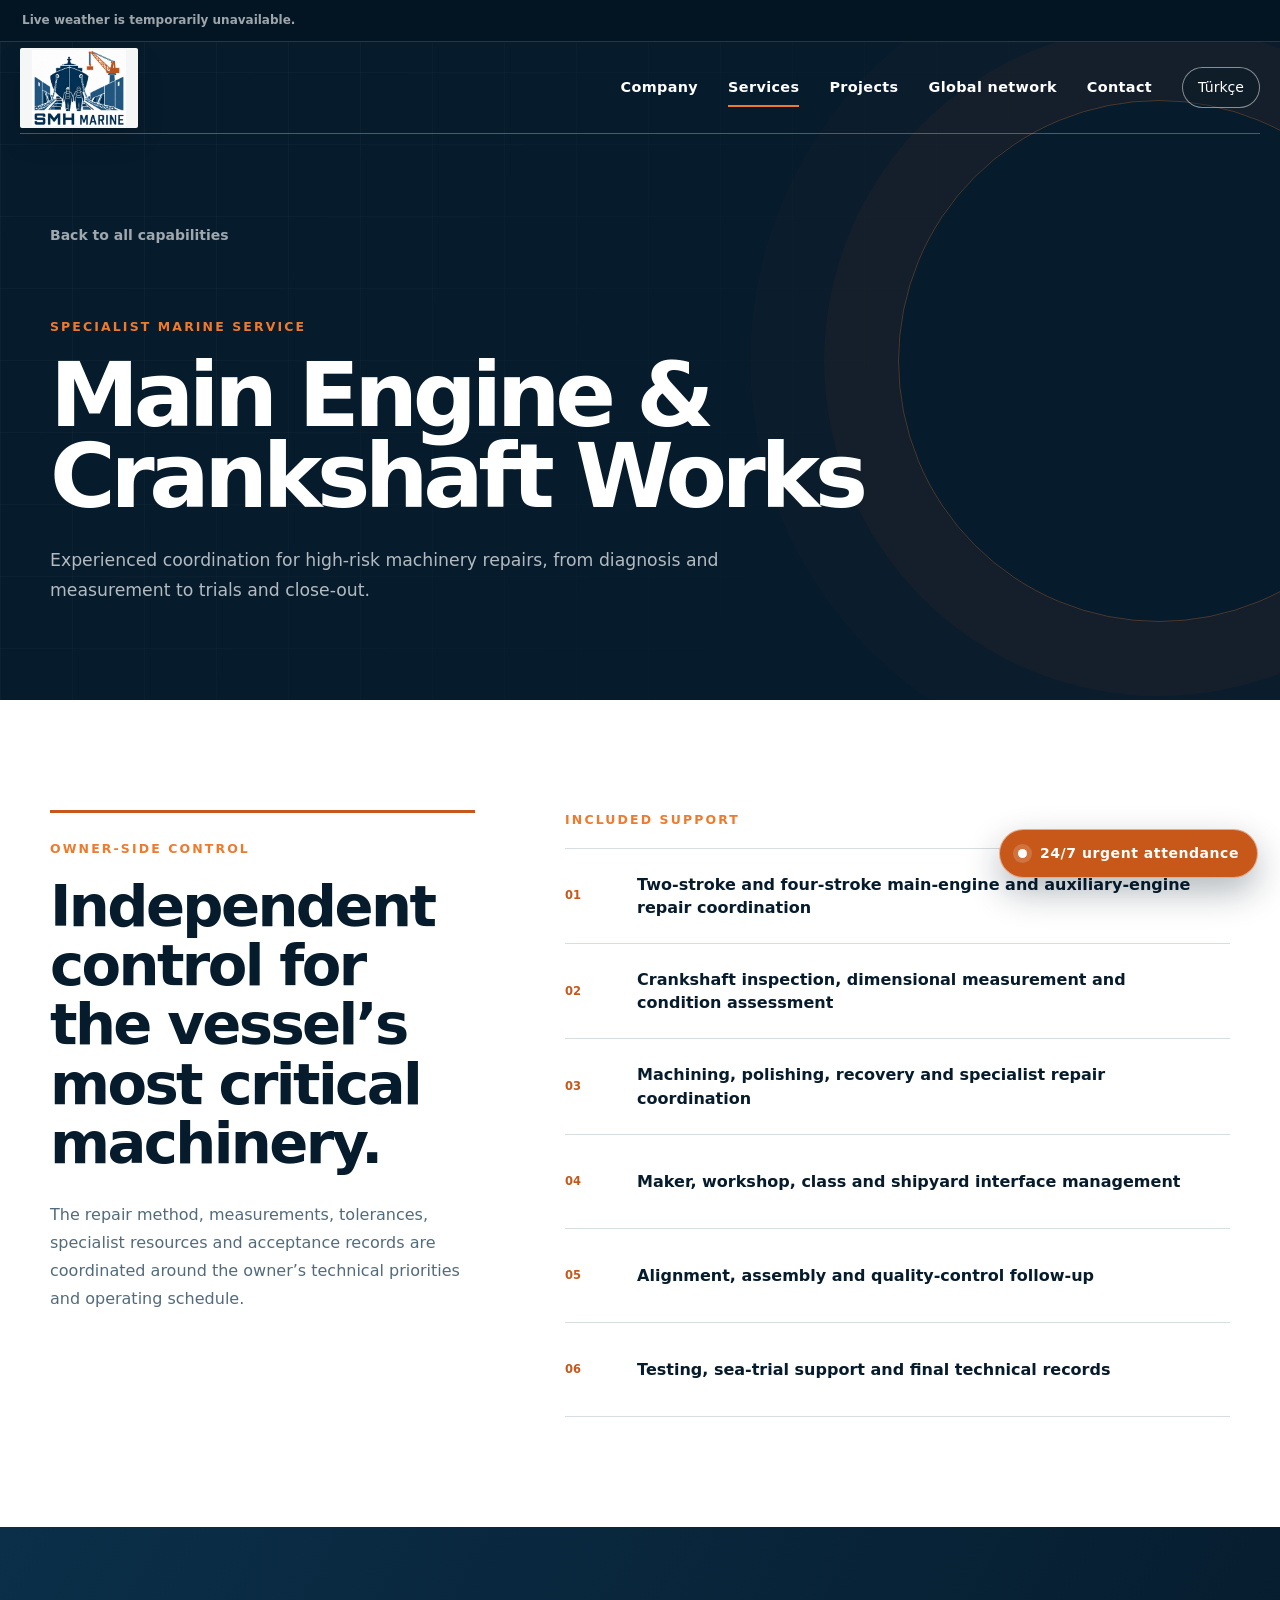
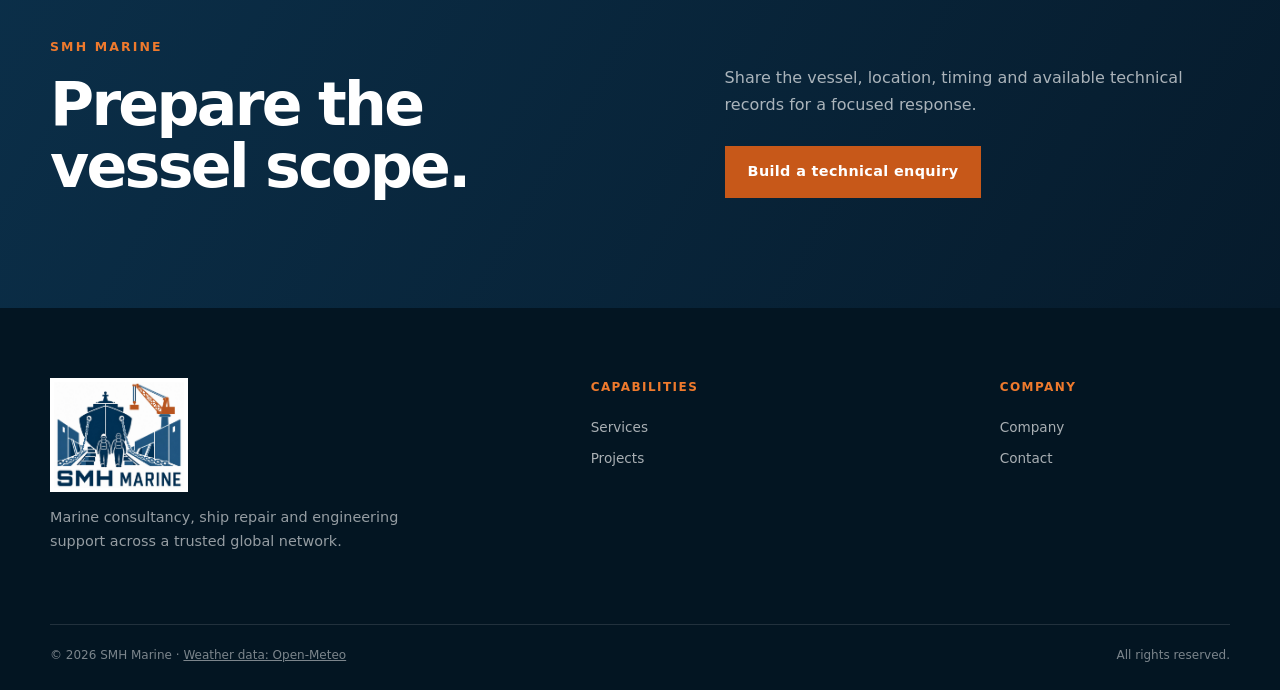
==== commit 18b06836: "Move weather attribution from ticker to footer" ====
--- a/engine-crankshaft.html
+++ b/engine-crankshaft.html
@@ -13,7 +13,6 @@
     <a class="skip-link" href="#main">Skip to content</a>
     <aside class="weather-strip" aria-label="Live weather for SMH Marine service locations">
       <div class="weather-strip-window" data-weather-ticker><span class="weather-loading" data-i18n="weatherLoading">Loading live conditions…</span></div>
-      <a class="weather-source" href="https://open-meteo.com/" target="_blank" rel="noopener" aria-label="Weather data by Open-Meteo">Open-Meteo</a>
     </aside>
     <header class="site-header" data-header>
       <a class="brand" href="index.html#top" aria-label="SMH Marine home"><img src="assets/smh-marine-logo-cropped.png" alt="SMH Marine" /></a>
@@ -25,6 +24,6 @@
       <section class="detail-scope-section section"><div class="shell detail-scope-grid"><div class="detail-promise"><p class="section-kicker" data-i18n="detailOwnerKicker">Owner-side control</p><h2 data-i18n="enginePromise">Independent control for the vessel’s most critical machinery.</h2><p data-i18n="engineCopy">The repair method, measurements, tolerances, specialist resources and acceptance records are coordinated around the owner’s technical priorities and operating schedule.</p></div><div><p class="section-kicker" data-i18n="detailScopeLabel">Included support</p><ol class="detail-scope-list"><li data-i18n="engine1">Two-stroke and four-stroke main-engine and auxiliary-engine repair coordination</li><li data-i18n="engine2">Crankshaft inspection, dimensional measurement and condition assessment</li><li data-i18n="engine3">Machining, polishing, recovery and specialist repair coordination</li><li data-i18n="engine4">Maker, workshop, class and shipyard interface management</li><li data-i18n="engine5">Alignment, assembly and quality-control follow-up</li><li data-i18n="engine6">Testing, sea-trial support and final technical records</li></ol></div></div></section>
       <section class="detail-cta-section section"><div class="shell detail-cta-grid"><div><p class="section-kicker">SMH Marine</p><h2 data-i18n="detailCtaTitle">Prepare the vessel scope.</h2></div><div><p data-i18n="detailCtaCopy">Share the vessel, location, timing and available technical records for a focused response.</p><a class="button button-primary" href="index.html#urgent" data-i18n="detailCtaButton">Build a technical enquiry</a></div></div></section>
     </main>
-    <footer class="site-footer"><div class="shell footer-grid"><div class="footer-brand"><img src="assets/smh-marine-logo-cropped.png" alt="SMH Marine" /><p data-i18n="footerStatement">Marine consultancy, ship repair and engineering support across a trusted global network.</p></div><div><strong data-i18n="footerCapabilities">Capabilities</strong><a href="index.html#expertise-pages" data-i18n="navServices">Services</a><a href="projects.html" data-i18n="navProjects">Projects</a></div><div><strong data-i18n="footerCompany">Company</strong><a href="index.html#about" data-i18n="navCompany">Company</a><a href="index.html#contact" data-i18n="navContact">Contact</a></div></div><div class="shell footer-bottom"><span>© 2026 SMH Marine</span><span data-i18n="footerRights">All rights reserved.</span></div></footer>
+    <footer class="site-footer"><div class="shell footer-grid"><div class="footer-brand"><img src="assets/smh-marine-logo-cropped.png" alt="SMH Marine" /><p data-i18n="footerStatement">Marine consultancy, ship repair and engineering support across a trusted global network.</p></div><div><strong data-i18n="footerCapabilities">Capabilities</strong><a href="index.html#expertise-pages" data-i18n="navServices">Services</a><a href="projects.html" data-i18n="navProjects">Projects</a></div><div><strong data-i18n="footerCompany">Company</strong><a href="index.html#about" data-i18n="navCompany">Company</a><a href="index.html#contact" data-i18n="navContact">Contact</a></div></div><div class="shell footer-bottom"><span>© 2026 SMH Marine · <a href="https://open-meteo.com/" target="_blank" rel="noopener" data-i18n="weatherSource">Weather data: Open-Meteo</a></span><span data-i18n="footerRights">All rights reserved.</span></div></footer>
   </body>
 </html>
--- a/assets/styles.css
+++ b/assets/styles.css
@@ -26,13 +26,14 @@
 img { display: block; max-width: 100%; }
 a { color: inherit; }
 button, a { -webkit-tap-highlight-color: transparent; }
-h1, h2, h3, h4, p, li, label, strong, small { min-width: 0; word-break: normal; overflow-wrap: break-word; hyphens: auto; }
+h1, h2, h3, h4, p, li, label, strong, small { min-width: 0; word-break: normal; overflow-wrap: break-word; -webkit-hyphens: none; hyphens: none; }
+h1, h2, h3, h4 { text-wrap: balance; }
 .shell { width: var(--shell); margin-inline: auto; }
 .sr-only { position: absolute; width: 1px; height: 1px; overflow: hidden; clip: rect(0, 0, 0, 0); }
 .skip-link { position: fixed; top: 8px; left: 8px; z-index: 100; transform: translateY(-150%); padding: 10px 14px; background: white; color: var(--ink); }
 .skip-link:focus { transform: translateY(0); }
 
-.weather-strip { position: absolute; z-index: 24; top: 0; right: 0; left: 0; display: grid; height: 42px; grid-template-columns: minmax(0,1fr) auto; align-items: center; border-bottom: 1px solid rgba(255,255,255,.14); color: white; background: #031522; overflow: hidden; }
+.weather-strip { position: absolute; z-index: 24; top: 0; right: 0; left: 0; display: grid; height: 42px; grid-template-columns: minmax(0,1fr); align-items: center; border-bottom: 1px solid rgba(255,255,255,.14); color: white; background: #031522; overflow: hidden; }
 .weather-strip-window { min-width: 0; overflow: hidden; mask-image: linear-gradient(90deg, transparent, black 18px, black calc(100% - 18px), transparent); }
 .weather-loading, .weather-error { display: block; padding: 0 22px; color: rgba(255,255,255,.62); font-size: .75rem; font-weight: 650; white-space: nowrap; }
 .weather-track { display: flex; width: max-content; animation: weather-scroll var(--weather-duration, 120s) linear infinite; will-change: transform; }
@@ -46,8 +47,6 @@
 .weather-rain { color: #82c9f4; }
 .weather-divider { width: 1px; height: 18px; background: rgba(255,255,255,.16); }
 .weather-stale { align-self: center; padding: 4px 9px; border: 1px solid rgba(239,122,45,.42); color: var(--orange-bright); font-size: .62rem; font-weight: 800; letter-spacing: .08em; text-transform: uppercase; white-space: nowrap; }
-.weather-source { display: grid; height: 100%; place-items: center; padding: 0 14px; border-left: 1px solid rgba(255,255,255,.13); color: rgba(255,255,255,.48); background: #031522; font-size: .62rem; font-weight: 700; text-decoration: none; white-space: nowrap; }
-.weather-source:hover, .weather-source:focus-visible { color: white; }
 @keyframes weather-scroll { to { transform: translateX(-50%); } }
 
 .site-header {
@@ -419,8 +418,7 @@
   .site-header.is-scrolled { width: calc(100% - 12px); }
   .site-nav { right: 10px; left: 10px; padding: 12px 18px 20px; }
   .site-nav a { padding: 13px 0; font-size: .95rem; }
-  .weather-strip { height: 40px; grid-template-columns: minmax(0,1fr) auto; }
-  .weather-source { padding: 0 8px; font-size: .56rem; }
+  .weather-strip { height: 40px; grid-template-columns: minmax(0,1fr); }
   .weather-group { gap: 20px; padding-right: 20px; padding-left: 12px; }
   .weather-condition { display: none; }
   .site-header { top: 40px; }
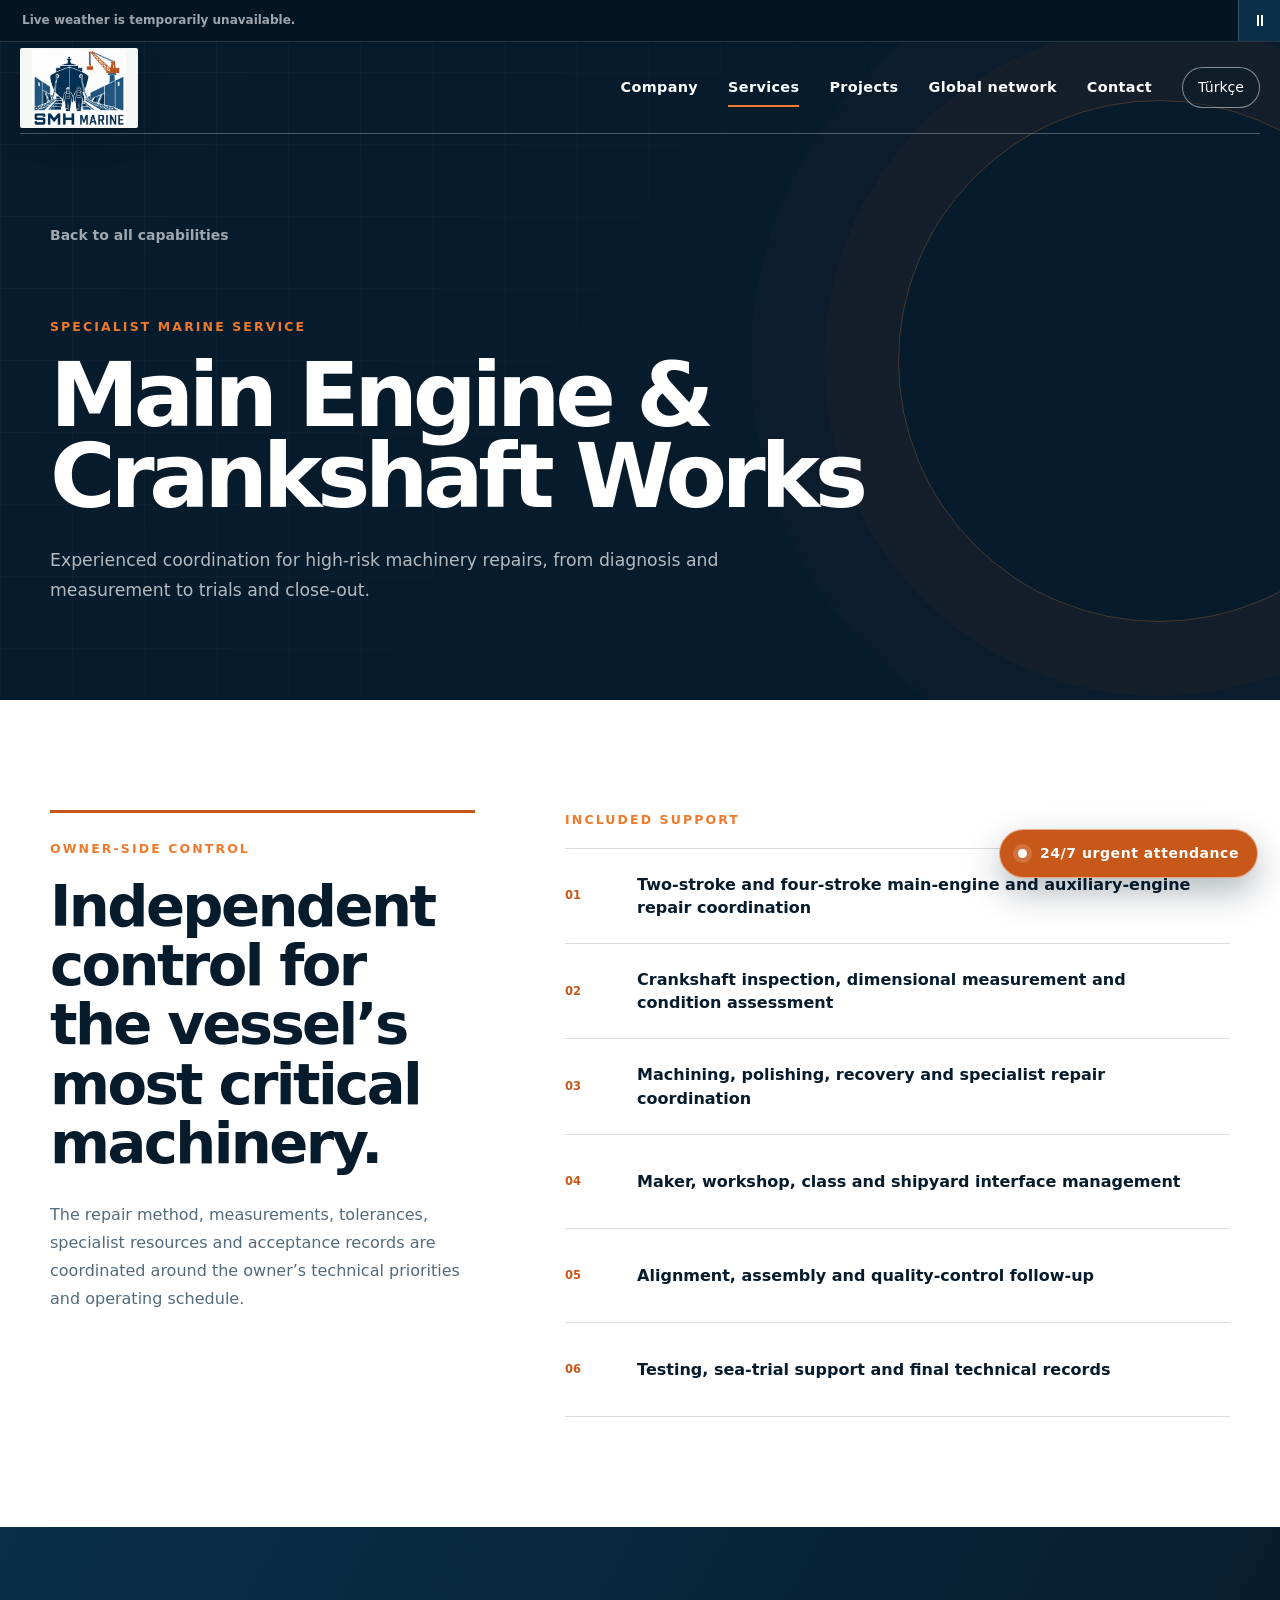
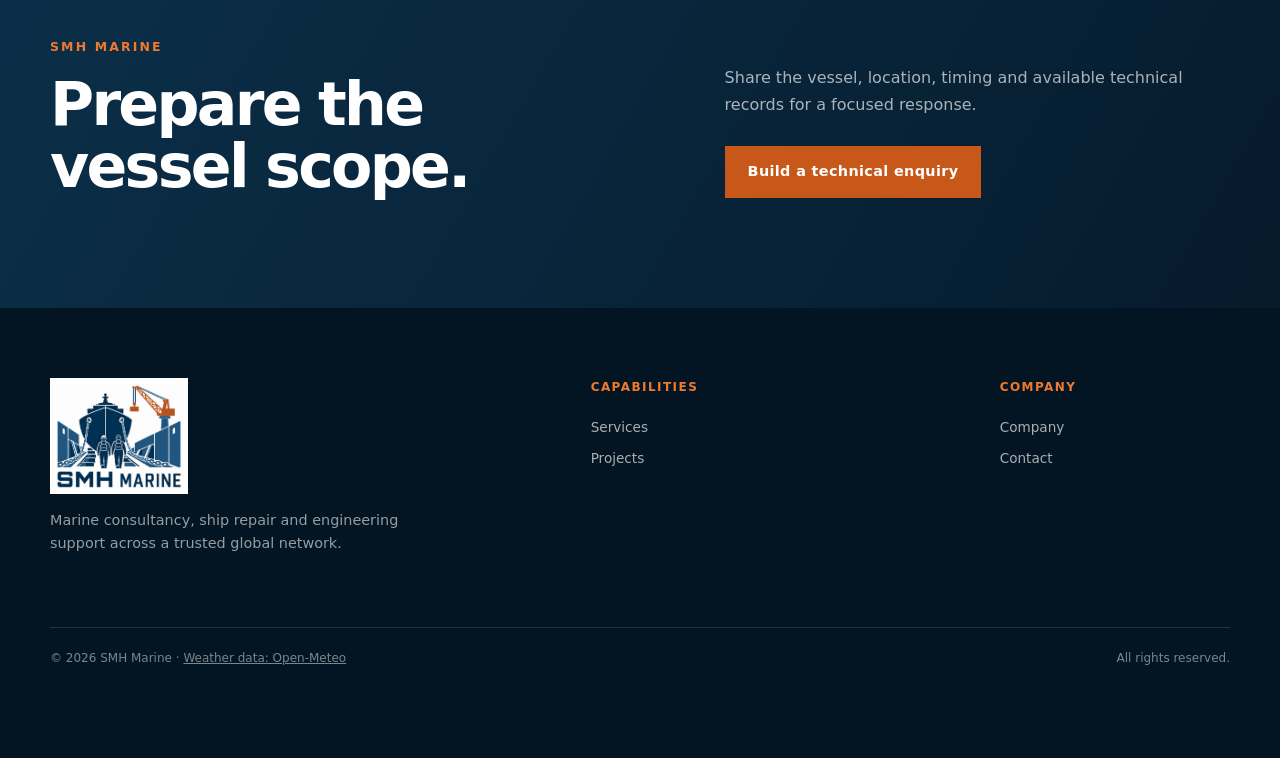
==== commit 7d45379b: "Fix responsive layout, bilingual enquiries, maps and weather handling" ====
--- a/engine-crankshaft.html
+++ b/engine-crankshaft.html
@@ -6,24 +6,25 @@
     <meta name="description" content="Main engine, auxiliary engine and crankshaft repair coordination and owner-side technical control." />
     <meta name="theme-color" content="#061b2c" />
     <title>Main Engine & Crankshaft Works | SMH Marine</title>
-    <link rel="stylesheet" href="assets/styles.css" />
-    <script src="assets/app.js" defer></script>
+    <link rel="stylesheet" href="assets/styles.css?v=54" />
+    <script src="assets/app.js?v=54" defer></script>
   </head>
   <body data-page="service" data-title-key="enginePageTitle" data-description-key="enginePageDescription">
-    <a class="skip-link" href="#main">Skip to content</a>
-    <aside class="weather-strip" aria-label="Live weather for SMH Marine service locations">
+    <a class="skip-link" href="#main" data-i18n="skipToContent">Skip to content</a>
+    <aside class="weather-strip" aria-label="Live weather for SMH Marine service locations" data-i18n-aria-label="weatherRegionLabel">
       <div class="weather-strip-window" data-weather-ticker><span class="weather-loading" data-i18n="weatherLoading">Loading live conditions…</span></div>
+      <button class="weather-toggle" type="button" data-weather-toggle aria-pressed="false" aria-label="Pause weather ticker" data-i18n-aria-label="pauseWeather"><span aria-hidden="true">⏸</span></button>
     </aside>
     <header class="site-header" data-header>
-      <a class="brand" href="index.html#top" aria-label="SMH Marine home"><img src="assets/smh-marine-logo-cropped.png" alt="SMH Marine" /></a>
-      <button class="menu-toggle" type="button" aria-expanded="false" aria-controls="site-nav" data-menu-toggle><span></span><span></span><span></span><span class="sr-only">Open menu</span></button>
-      <nav class="site-nav" id="site-nav" aria-label="Primary navigation" data-nav><a href="index.html#about" data-i18n="navCompany">Company</a><a class="is-current" href="index.html#expertise-pages" data-i18n="navServices">Services</a><a href="projects.html" data-i18n="navProjects">Projects</a><a href="index.html#network" data-i18n="navNetwork">Global network</a><a href="index.html#contact" data-i18n="navContact">Contact</a><button class="language-switch" type="button" data-language aria-label="Switch language">Türkçe</button></nav>
+      <a class="brand" href="index.html#top" aria-label="SMH Marine home" data-i18n-aria-label="homeLabel"><img src="assets/smh-marine-logo-cropped.png" alt="SMH Marine" width="1138" height="922" /></a>
+      <button class="menu-toggle" type="button" aria-expanded="false" aria-controls="site-nav" data-menu-toggle><span></span><span></span><span></span><span class="sr-only" data-i18n="openMenu">Open menu</span></button>
+      <nav class="site-nav" id="site-nav" aria-label="Primary navigation" data-i18n-aria-label="primaryNavigation" data-nav><a href="index.html#about" data-i18n="navCompany">Company</a><a class="is-current" href="index.html#expertise-pages" data-i18n="navServices">Services</a><a href="projects.html" data-i18n="navProjects">Projects</a><a href="index.html#network" data-i18n="navNetwork">Global network</a><a href="index.html#contact" data-i18n="navContact">Contact</a><button class="language-switch" type="button" data-language aria-label="Switch language">Türkçe</button></nav>
     </header>
-    <main id="main">
+    <main id="main" tabindex="-1">
       <section class="detail-hero"><div class="shell detail-hero-content"><a class="detail-back" href="index.html#expertise-pages" data-i18n="detailBack">Back to all capabilities</a><p class="eyebrow" data-i18n="detailKicker">Specialist marine service</p><h1 data-i18n="engineTitle">Main Engine & Crankshaft Works</h1><p data-i18n="engineIntro">Experienced coordination for high-risk machinery repairs, from diagnosis and measurement to trials and close-out.</p></div></section>
       <section class="detail-scope-section section"><div class="shell detail-scope-grid"><div class="detail-promise"><p class="section-kicker" data-i18n="detailOwnerKicker">Owner-side control</p><h2 data-i18n="enginePromise">Independent control for the vessel’s most critical machinery.</h2><p data-i18n="engineCopy">The repair method, measurements, tolerances, specialist resources and acceptance records are coordinated around the owner’s technical priorities and operating schedule.</p></div><div><p class="section-kicker" data-i18n="detailScopeLabel">Included support</p><ol class="detail-scope-list"><li data-i18n="engine1">Two-stroke and four-stroke main-engine and auxiliary-engine repair coordination</li><li data-i18n="engine2">Crankshaft inspection, dimensional measurement and condition assessment</li><li data-i18n="engine3">Machining, polishing, recovery and specialist repair coordination</li><li data-i18n="engine4">Maker, workshop, class and shipyard interface management</li><li data-i18n="engine5">Alignment, assembly and quality-control follow-up</li><li data-i18n="engine6">Testing, sea-trial support and final technical records</li></ol></div></div></section>
-      <section class="detail-cta-section section"><div class="shell detail-cta-grid"><div><p class="section-kicker">SMH Marine</p><h2 data-i18n="detailCtaTitle">Prepare the vessel scope.</h2></div><div><p data-i18n="detailCtaCopy">Share the vessel, location, timing and available technical records for a focused response.</p><a class="button button-primary" href="index.html#urgent" data-i18n="detailCtaButton">Build a technical enquiry</a></div></div></section>
+      <section class="detail-cta-section section"><div class="shell detail-cta-grid"><div><p class="section-kicker">SMH Marine</p><h2 data-i18n="detailCtaTitle">Prepare the vessel scope.</h2></div><div><p data-i18n="detailCtaCopy">Share the vessel, location, timing and available technical records for a focused response.</p><a class="button button-primary" href="index.html?service=engine#enquiry" data-i18n="detailCtaButton">Build a technical enquiry</a></div></div></section>
     </main>
-    <footer class="site-footer"><div class="shell footer-grid"><div class="footer-brand"><img src="assets/smh-marine-logo-cropped.png" alt="SMH Marine" /><p data-i18n="footerStatement">Marine consultancy, ship repair and engineering support across a trusted global network.</p></div><div><strong data-i18n="footerCapabilities">Capabilities</strong><a href="index.html#expertise-pages" data-i18n="navServices">Services</a><a href="projects.html" data-i18n="navProjects">Projects</a></div><div><strong data-i18n="footerCompany">Company</strong><a href="index.html#about" data-i18n="navCompany">Company</a><a href="index.html#contact" data-i18n="navContact">Contact</a></div></div><div class="shell footer-bottom"><span>© 2026 SMH Marine · <a href="https://open-meteo.com/" target="_blank" rel="noopener" data-i18n="weatherSource">Weather data: Open-Meteo</a></span><span data-i18n="footerRights">All rights reserved.</span></div></footer>
+    <footer class="site-footer"><div class="shell footer-grid"><div class="footer-brand"><img src="assets/smh-marine-logo-cropped.png" alt="SMH Marine" width="1138" height="922" /><p data-i18n="footerStatement">Marine consultancy, ship repair and engineering support across a trusted global network.</p></div><div><strong data-i18n="footerCapabilities">Capabilities</strong><a href="index.html#expertise-pages" data-i18n="navServices">Services</a><a href="projects.html" data-i18n="navProjects">Projects</a></div><div><strong data-i18n="footerCompany">Company</strong><a href="index.html#about" data-i18n="navCompany">Company</a><a href="index.html#contact" data-i18n="navContact">Contact</a></div></div><div class="shell footer-bottom"><span>© 2026 SMH Marine · <a href="https://open-meteo.com/" target="_blank" rel="noopener" data-i18n="weatherSource">Weather data: Open-Meteo</a></span><span data-i18n="footerRights">All rights reserved.</span></div></footer>
   </body>
 </html>
--- a/assets/styles.css
+++ b/assets/styles.css
@@ -26,6 +26,9 @@
 img { display: block; max-width: 100%; }
 a { color: inherit; }
 button, a { -webkit-tap-highlight-color: transparent; }
+button, input, select, textarea { font-family: inherit; }
+[id] { scroll-margin-top: 104px; }
+:focus-visible { outline: 3px solid var(--orange-bright); outline-offset: 4px; }
 h1, h2, h3, h4, p, li, label, strong, small { min-width: 0; word-break: normal; overflow-wrap: break-word; -webkit-hyphens: none; hyphens: none; }
 h1, h2, h3, h4 { text-wrap: balance; }
 .shell { width: var(--shell); margin-inline: auto; }
@@ -38,6 +41,11 @@
 .weather-loading, .weather-error { display: block; padding: 0 22px; color: rgba(255,255,255,.62); font-size: .75rem; font-weight: 650; white-space: nowrap; }
 .weather-track { display: flex; width: max-content; animation: weather-scroll var(--weather-duration, 120s) linear infinite; will-change: transform; }
 .weather-strip:hover .weather-track, .weather-strip:focus-within .weather-track { animation-play-state: paused; }
+.weather-strip:has(.weather-toggle) { grid-template-columns: minmax(0, 1fr) 42px; }
+.weather-toggle { display: grid; width: 42px; height: 100%; place-items: center; padding: 0; border: 0; border-left: 1px solid rgba(255,255,255,.2); color: white; background: #0b2f49; font-size: 1rem; cursor: pointer; }
+.weather-toggle:hover, .weather-toggle[aria-pressed="true"] { background: #18547a; }
+.weather-toggle:focus-visible { outline-offset: -4px; }
+.weather-strip.is-paused .weather-track { animation-play-state: paused; }
 .weather-group { display: flex; align-items: center; flex: none; gap: 28px; padding: 0 28px 0 18px; }
 .weather-item { display: flex; min-height: 41px; align-items: center; gap: 8px; white-space: nowrap; }
 .weather-icon { width: 25px; font-size: 1.05rem; line-height: 1; text-align: center; }
@@ -89,7 +97,7 @@
 .button:hover { transform: translateY(-2px); }
 .button-primary { background: var(--orange); color: white; }
 .button-primary:hover { background: var(--orange-bright); }
-.button-ghost { border-color: rgba(255,255,255,.4); background: rgba(4,30,49,.26); }
+.button-ghost { border-color: rgba(255,255,255,.4); color: inherit; background: rgba(4,30,49,.26); }
 .button-ghost:hover { border-color: white; background: rgba(255,255,255,.08); }
 .hero-facts { position: absolute; z-index: 3; right: 0; bottom: 0; left: 0; display: grid; grid-template-columns: repeat(4, 1fr); border-top: 1px solid rgba(255,255,255,.22); }
 .hero-facts div { display: grid; min-height: 112px; grid-template-columns: auto 1fr; align-items: center; gap: 14px; padding: 20px 26px; border-right: 1px solid rgba(255,255,255,.16); background: rgba(2,22,37,.52); backdrop-filter: blur(10px); }
@@ -172,8 +180,7 @@
 .profile-card figure img { width: 100%; height: 100%; object-fit: cover; object-position: 50% 24%; transition: transform .7s cubic-bezier(.2,.7,.2,1); }
 .profile-card:hover figure img { transform: scale(1.035); }
 .profile-content { display: flex; flex-direction: column; padding: 36px 32px; }
-.profile-index { color: var(--orange); font-size: .75rem; font-weight: 800; letter-spacing: .15em; }
-.profile-role { margin: 30px 0 8px; color: var(--orange); font-size: .72rem; font-weight: 750; letter-spacing: .08em; line-height: 1.5; text-transform: uppercase; }
+.profile-role { margin: 0 0 8px; color: var(--orange); font-size: .72rem; font-weight: 750; letter-spacing: .08em; line-height: 1.5; text-transform: uppercase; }
 .profile-content h3 { margin: 0; font-size: clamp(2rem, 3.5vw, 3.15rem); letter-spacing: -.05em; line-height: 1; }
 .profile-stats { display: grid; grid-template-columns: repeat(2, 1fr); gap: 8px; margin: 28px 0; padding: 20px 0; border-top: 1px solid var(--line); border-bottom: 1px solid var(--line); }
 .profile-card-dark .profile-stats { border-color: rgba(255,255,255,.14); }
@@ -198,7 +205,7 @@
 .section-heading { display: flex; align-items: end; justify-content: space-between; gap: 60px; margin-bottom: 52px; }
 .section-heading > p { max-width: 400px; margin: 0 0 8px; color: #51697b; }
 .service-grid { display: grid; grid-template-columns: repeat(2, minmax(0, 1fr)); border-top: 1px solid var(--line); border-left: 1px solid var(--line); }
-.service-card { position: relative; min-height: 320px; padding: 38px; border-right: 1px solid var(--line); border-bottom: 1px solid var(--line); background: rgba(255,255,255,.58); transition: transform .25s ease, box-shadow .25s ease, background .25s ease; }
+.service-card { position: relative; display: flex; flex-direction: column; min-height: 320px; padding: 38px; border-right: 1px solid var(--line); border-bottom: 1px solid var(--line); background: rgba(255,255,255,.58); transition: transform .25s ease, box-shadow .25s ease, background .25s ease; }
 .service-card:hover { z-index: 2; transform: translateY(-5px); background: white; box-shadow: var(--shadow); }
 .service-card-featured { color: white; background: var(--ink-soft); }
 .service-card-featured:hover { background: var(--ink); }
@@ -206,8 +213,13 @@
 .service-card h3 { max-width: 420px; margin: 42px 0 14px; font-size: clamp(1.5rem, 2.6vw, 2.1rem); letter-spacing: -.03em; line-height: 1.08; }
 .service-card p { max-width: 500px; margin: 0; color: #587081; }
 .service-card-featured p { color: rgba(255,255,255,.68); }
-.service-card a { position: absolute; bottom: 34px; text-decoration: none; font-size: .86rem; font-weight: 750; }
-.service-card a span { margin-left: 10px; color: var(--orange); }
+.service-card a { align-self: flex-start; margin-top: auto; padding-top: 24px; text-decoration: none; font-size: .86rem; font-weight: 750; }
+.service-card a span { color: #a64612; }
+.service-card a span + span { margin-left: 10px; }
+.service-card-featured a span, .service-card-retrofit a span { color: var(--orange-bright); }
+.service-card-retrofit { grid-column: 1 / -1; min-height: 280px; color: white; background: linear-gradient(115deg, var(--ink-soft), #0d4e77); }
+.service-card-retrofit:hover { background: linear-gradient(115deg, var(--ink), #0a4165); }
+.service-card-retrofit p { max-width: 780px; color: rgba(255,255,255,.7); }
 .capabilities-section { color: white; background: var(--ink); }
 .section-heading-light > p { color: rgba(255,255,255,.62); }
 .capability-list { border-top: 1px solid rgba(255,255,255,.18); }
@@ -229,6 +241,9 @@
 .expertise-link-grid strong { max-width: 280px; margin-top: 42px; font-size: 1.4rem; line-height: 1.2; }
 .expertise-link-grid small { margin-top: auto; color: #647b8b; font-size: .78rem; font-weight: 700; }
 .expertise-link-grid a:hover small { color: rgba(255,255,255,.64); }
+.expertise-link-grid .expertise-link-featured { grid-column: 1 / -1; min-height: 190px; color: white; background: linear-gradient(115deg, var(--ink-soft), #0d4e77); }
+.expertise-link-grid .expertise-link-featured small { color: rgba(255,255,255,.64); }
+.expertise-link-grid .expertise-link-featured strong { max-width: 620px; }
 
 .network-section { overflow: hidden; background: #e9eef1; }
 .network-heading { display: grid; grid-template-columns: 1fr 360px; gap: 90px; align-items: end; margin-bottom: 55px; }
@@ -278,15 +293,36 @@
 .urgent-callout > p { margin: 0; color: rgba(255,255,255,.62); font-size: .88rem; line-height: 1.6; }
 .contact-grid { position: relative; display: grid; grid-template-columns: .88fr 1.12fr; gap: 100px; align-items: start; }
 .contact-copy { max-width: 520px; color: rgba(255,255,255,.66); font-size: 1.05rem; }
-.contact-channels { display: grid; grid-template-columns: repeat(2, minmax(0,1fr)); gap: 10px; margin-top: 32px; font-style: normal; }
-.contact-channel { display: flex; min-width: 0; min-height: 74px; align-items: center; gap: 14px; padding: 13px 15px; border: 1px solid rgba(255,255,255,.14); color: white; background: rgba(3,24,39,.3); text-decoration: none; transition: border-color .2s ease, background .2s ease, transform .2s ease; }
-a.contact-channel:hover, a.contact-channel:focus-visible { border-color: rgba(239,122,45,.75); background: rgba(3,24,39,.64); transform: translateY(-2px); }
-.contact-channel-address { grid-column: 1 / -1; min-height: 88px; }
-.channel-mark { display: grid; width: 42px; height: 42px; flex: 0 0 42px; place-items: center; border: 1px solid rgba(239,122,45,.55); color: var(--orange-bright); font-size: .76rem; font-weight: 850; letter-spacing: .04em; }
+.contact-channels { display: grid; grid-template-columns: repeat(auto-fit, minmax(min(100%, 270px), 1fr)); gap: 12px; margin-top: 34px; font-style: normal; }
+.contact-channel { position: relative; display: flex; min-width: 0; min-height: 92px; align-items: center; gap: 16px; overflow: hidden; padding: 17px 44px 17px 17px; border: 1px solid rgba(129,194,231,.22); color: white; background: linear-gradient(135deg, rgba(13,78,119,.26), rgba(3,24,39,.5)); box-shadow: inset 3px 0 0 rgba(239,122,45,.72), 0 12px 30px rgba(1,15,25,.13); text-decoration: none; transition: border-color .2s ease, background .2s ease, box-shadow .2s ease, transform .2s ease; }
+.contact-channel::before { position: absolute; top: -46px; right: -42px; width: 110px; height: 110px; border: 1px solid rgba(255,255,255,.055); border-radius: 50%; content: ""; }
+a.contact-channel::after { position: absolute; top: 50%; right: 17px; color: rgba(255,255,255,.45); content: "↗"; font-size: 1rem; transform: translateY(-50%); transition: color .2s ease, transform .2s ease; }
+a.contact-channel:hover, a.contact-channel:focus-visible { border-color: rgba(239,122,45,.72); background: linear-gradient(135deg, rgba(13,78,119,.48), rgba(3,24,39,.68)); box-shadow: inset 3px 0 0 var(--orange-bright), 0 18px 34px rgba(1,15,25,.24); transform: translateY(-3px); }
+a.contact-channel:hover::after, a.contact-channel:focus-visible::after { color: var(--orange-bright); transform: translate(2px,-55%); }
+.contact-channel-address { display: grid; grid-column: 1 / -1; grid-template-columns: minmax(0,1fr); gap: 18px; min-height: 306px; padding: 18px; background: linear-gradient(110deg, rgba(13,78,119,.34), rgba(3,24,39,.52)); }
+.contact-channel-address::before { display: none; }
+.office-address-copy { display: flex !important; align-items: center; gap: 16px; padding: 18px 10px; }
+.office-address-copy > div { gap: 4px; }
+.office-address-copy small { font-size: .9rem; line-height: 1.55; }
+.office-map { display: grid !important; grid-template-rows: 220px auto; overflow: hidden; border: 1px solid rgba(129,194,231,.25); background: rgba(3,24,39,.62); box-shadow: 0 14px 34px rgba(1,15,25,.2); }
+.office-map iframe { display: block; width: 100%; height: 220px; border: 0; background: #dce5e8; filter: saturate(.82) contrast(1.04); }
+.office-map-actions { display: flex !important; align-items: center; flex-wrap: wrap; gap: 8px; padding: 11px 12px; }
+.office-map-actions > a { padding: 6px 9px; border: 1px solid rgba(255,255,255,.18); color: white; background: rgba(13,78,119,.5); font-size: .72rem; font-weight: 750; line-height: 1.25; text-decoration: none; }
+.office-map-actions > a:hover, .office-map-actions > a:focus-visible { border-color: var(--orange-bright); color: var(--orange-bright); }
+.office-map-actions small { margin-left: auto; color: rgba(255,255,255,.5); font-size: .64rem; line-height: 1.3; }
+.office-map-actions small a { color: inherit; }
+.channel-mark { display: grid; width: 52px; height: 52px; flex: 0 0 52px; place-items: center; border: 1px solid rgba(255,255,255,.18); border-radius: 14px; color: white; background: #0d5f94; box-shadow: 0 7px 18px rgba(1,15,25,.25); }
+.channel-mark svg { width: 24px; height: 24px; stroke-width: 1.8; stroke-linecap: round; stroke-linejoin: round; }
+.channel-mark-email { background: #c75819; }
+.channel-mark-whatsapp { background: #25d366; }
+.channel-mark-wechat { background: #07c160; }
+.channel-mark-whatsapp svg, .channel-mark-wechat svg { width: 27px; height: 27px; stroke: none; }
+.channel-mark-location { background: #2e85b9; }
 .channel-mark-linkedin { text-transform: none; }
-.contact-channel div { display: grid; min-width: 0; }
-.contact-channel strong { color: white; font-size: .9rem; }
-.contact-channel small { color: rgba(255,255,255,.62); font-size: .78rem; line-height: 1.4; overflow-wrap: anywhere; }
+.contact-channel div { display: grid; min-width: 0; gap: 3px; }
+.contact-channel .office-address-copy { gap: 16px; }
+.contact-channel strong { color: white; font-size: 1rem; line-height: 1.25; }
+.contact-channel small { color: rgba(255,255,255,.68); font-size: .84rem; line-height: 1.45; overflow-wrap: anywhere; }
 .enquiry-builder { display: grid; grid-template-columns: repeat(2, minmax(0,1fr)); gap: 20px; padding: 34px; border: 1px solid rgba(255,255,255,.16); background: rgba(3,24,39,.42); backdrop-filter: blur(12px); }
 .enquiry-builder label { display: grid; gap: 8px; }
 .form-heading { grid-column: 1 / -1; padding-bottom: 20px; border-bottom: 1px solid rgba(255,255,255,.16); }
@@ -303,12 +339,14 @@
 .form-actions { display: flex; flex-wrap: wrap; gap: 10px; grid-column: 1 / -1; }
 .enquiry-builder .button { justify-self: start; }
 .form-status { align-self: center; margin: 0; color: rgba(255,255,255,.72); font-size: .84rem; }
+.enquiry-builder input[type="date"] { color-scheme: dark; }
+.enquiry-builder input::placeholder, .enquiry-builder textarea::placeholder { color: rgba(255,255,255,.6); opacity: 1; }
 
 .urgent-floating-link { position: fixed; z-index: 80; right: 22px; bottom: 22px; display: inline-flex; min-height: 48px; align-items: center; padding: 12px 18px 12px 40px; border: 1px solid rgba(255,255,255,.5); border-radius: 999px; color: white; background: var(--orange); box-shadow: 0 14px 35px rgba(3,22,36,.3); font-size: .875rem; font-weight: 800; letter-spacing: .04em; text-decoration: none; }
 .urgent-floating-link::before { position: absolute; left: 18px; width: 9px; height: 9px; border-radius: 50%; background: white; content: ""; box-shadow: 0 0 0 5px rgba(255,255,255,.16); }
 .urgent-floating-link:hover { background: var(--orange-bright); }
 
-.site-footer { padding: 70px 0 24px; color: white; background: #031522; }
+.site-footer { padding: 70px 0 max(90px, calc(72px + env(safe-area-inset-bottom))); color: white; background: #031522; }
 .footer-grid { display: grid; grid-template-columns: 1.4fr 1fr .7fr; gap: 80px; padding-bottom: 56px; }
 .footer-brand img { width: 138px; max-height: 116px; object-fit: contain; padding: 4px; background: white; }
 .footer-brand p { max-width: 390px; color: rgba(255,255,255,.58); font-size: .9rem; }
@@ -363,11 +401,28 @@
 
 html[lang="tr"] .hero h1 { letter-spacing: -.045em; line-height: 1; }
 
+/* Keep map details outside the plotting area so every location stays selectable. */
+.map-stage, .hero-map { aspect-ratio: auto; padding-top: 50%; }
+.map-stage > img, .map-markers, .map-stage::before,
+.hero-map > img, .hero-map-markers, .hero-map::before { bottom: auto; height: auto; aspect-ratio: 2 / 1; }
+.map-detail, .hero-map-detail { position: relative; inset: auto; min-width: 0; min-height: 92px; margin: 0; border: 0; border-top: 1px solid rgba(255,255,255,.16); text-align: left; }
+.hero-map-detail { min-height: 78px; padding: 14px 18px; }
+.location-group p { display: flex; flex-wrap: wrap; gap: 5px 8px; }
+.location-choices { display: flex; flex-wrap: wrap; gap: 5px 8px; }
+.location-select { min-height: 36px; padding: 5px 9px; border: 1px solid var(--line); border-radius: 4px; color: #29485d; background: white; font: inherit; font-size: .85rem; cursor: pointer; }
+.location-select:hover, .location-select[aria-pressed="true"] { border-color: var(--blue); color: white; background: var(--blue); }
+
+/* Content-driven hero rows avoid collisions when translated text grows. */
+.hero { display: grid; grid-template-columns: minmax(0,1fr) minmax(0,1fr); column-gap: 55px; align-items: center; padding: 180px max(20px, calc((100% - 1180px) / 2)) 0; }
+.hero-content { width: auto; margin: 0; padding: 0; }
+.hero-network { position: relative; inset: auto; width: 100%; align-self: start; transform: none; }
+.hero-facts { position: relative; inset: auto; grid-column: 1 / -1; width: 100%; margin: 54px 0 0; }
+
 @media (max-width: 1120px) {
-  .hero { min-height: 1102px; align-items: flex-start; }
-  .hero-content { padding-top: 197px; padding-right: 0; }
+  .hero { min-height: 0; grid-template-columns: minmax(0,1fr); align-items: start; padding-top: 185px; }
+  .hero-content { padding: 0; }
   .hero-content h1, .hero-copy { max-width: 760px; }
-  .hero-network { top: auto; right: auto; bottom: 138px; left: 50%; width: min(760px, calc(100% - 40px)); transform: translateX(-50%); }
+  .hero-network { inset: auto; width: min(760px, 100%); margin: 36px auto 0; transform: none; }
   .china-grid { gap: 48px; }
   .leadership-grid { grid-template-columns: 1fr; }
   .profile-card { min-height: 620px; }
@@ -378,13 +433,13 @@
   .brand { width: 102px; height: 68px; }
   .menu-toggle { display: grid; width: 46px; height: 46px; place-content: center; gap: 5px; border: 1px solid rgba(255,255,255,.45); background: rgba(4,30,49,.4); cursor: pointer; }
   .menu-toggle span:not(.sr-only) { width: 22px; height: 2px; background: white; }
-  .site-nav { position: fixed; inset: 120px 0 auto; display: none; max-height: calc(100dvh - 130px); overflow-y: auto; flex-direction: column; align-items: flex-start; gap: 0; padding: 18px 24px 26px; background: var(--ink); box-shadow: 0 16px 30px rgba(0,0,0,.2); overscroll-behavior: contain; }
+  .site-nav { position: absolute; inset: calc(100% + 8px) 0 auto; display: none; max-height: calc(100dvh - 140px); overflow-y: auto; flex-direction: column; align-items: flex-start; gap: 0; padding: 18px 24px 26px; background: var(--ink); box-shadow: 0 16px 30px rgba(0,0,0,.2); overscroll-behavior: contain; }
   .site-header.is-scrolled .site-nav { top: 82px; max-height: calc(100dvh - 92px); }
   .site-nav.is-open { display: flex; }
   .site-nav a { width: 100%; padding: 14px 0; border-bottom: 1px solid rgba(255,255,255,.1); }
   .language-switch { margin-top: 16px; }
-  .hero { min-height: 1082px; padding-bottom: 170px; }
-  .hero-content { padding-top: 172px; }
+  .hero { min-height: 0; padding-top: 162px; padding-bottom: 0; }
+  .hero-content { padding-top: 0; }
   .hero-facts { grid-template-columns: repeat(2, 1fr); }
   .hero-facts div { min-height: 86px; padding: 14px; }
   .china-grid { grid-template-columns: 1fr; gap: 46px; }
@@ -423,10 +478,10 @@
   .weather-condition { display: none; }
   .site-header { top: 40px; }
   .site-header.is-scrolled { top: 8px; }
-  .hero { min-height: 1080px; padding-bottom: 186px; }
+  .hero { min-height: 0; padding: 150px 14px 0; }
   .hero::after { display: none; }
   .hero-grid { opacity: .1; }
-  .hero-content { padding-top: 150px; }
+  .hero-content { padding-top: 0; }
   .hero-content .eyebrow { max-width: 330px; margin-bottom: 20px; font-size: .67rem; letter-spacing: .11em; line-height: 1.65; }
   .hero h1 { font-size: clamp(2.15rem, 9.4vw, 2.85rem); font-weight: 720; line-height: 1.03; letter-spacing: -.025em; }
   html[lang="tr"] .hero h1 { font-size: clamp(2.05rem, 9vw, 2.7rem); line-height: 1.07; letter-spacing: -.02em; }
@@ -455,12 +510,13 @@
   .owner-advantage-body { padding: 28px 22px; }
   .owner-controls { grid-template-columns: 1fr; }
   .service-grid { grid-template-columns: 1fr; }
+  .service-card-retrofit { grid-column: auto; }
   .service-card { min-height: 300px; padding: 30px 26px; }
   .service-card h3 { font-size: clamp(1.55rem, 7vw, 1.85rem); line-height: 1.12; }
-  .hero-network { bottom: 182px; width: calc(100% - 28px); }
+  .hero-network { bottom: auto; width: 100%; }
   .hero-network-head { padding: 13px 14px; }
   .hero-network-head > span { max-width: 160px; }
-  .hero-map-detail { min-width: 145px; padding: 8px 10px; }
+  .hero-map-detail { min-width: 0; padding: 12px 14px; }
   .profile-card { grid-template-columns: 1fr; min-height: 0; }
   .profile-card figure { height: 520px; }
   .profile-content { padding: 30px 24px; }
@@ -470,9 +526,14 @@
   .capability-row ul { grid-template-columns: 1fr; }
   .network-summary { grid-template-columns: 72px 1fr; }
   .network-summary strong { font-size: 3.5rem; }
-  .map-detail { right: 12px; bottom: 12px; left: 12px; min-width: 0; }
+  .map-detail { inset: auto; min-width: 0; padding: 14px; }
   .location-index { grid-template-columns: 1fr; }
   .contact-channels, .project-category-grid { grid-template-columns: 1fr; }
+  .contact-channel-address { grid-template-columns: 1fr; min-height: 0; }
+  .office-address-copy { padding: 10px 4px 14px; }
+  .office-map { grid-template-rows: 210px auto; }
+  .office-map iframe { height: 210px; }
+  .office-map-actions small { width: 100%; margin-left: 0; }
   .projects-hero { min-height: 590px; }
   .projects-hero-content { padding-top: 150px; padding-bottom: 70px; }
   .projects-hero h1, .detail-hero h1 { font-size: clamp(2.25rem, 9.8vw, 3.15rem); line-height: 1.03; letter-spacing: -.03em; }
@@ -502,7 +563,8 @@
   html[lang="tr"] .hero h1 { font-size: clamp(1.92rem, 9.3vw, 2.25rem); }
   .hero-facts div { gap: 9px; padding: 12px 10px; }
   .hero-facts span { max-width: 112px; }
-  .hero-network { width: calc(100% - 22px); }
+  .hero { padding-right: 11px; padding-left: 11px; }
+  .hero-network { width: 100%; }
   .hero-network-head > span { max-width: 138px; line-height: 1.35; }
   .section { padding: 68px 0; }
   .service-card, .china-proof, .china-urgent-repairs, .owner-advantage-body, .enquiry-builder { padding-right: 18px; padding-left: 18px; }
@@ -517,7 +579,7 @@
 @media (prefers-reduced-motion: reduce) {
   html { scroll-behavior: auto; }
   *, *::before, *::after { scroll-behavior: auto !important; transition: none !important; }
-  .map-marker::after { animation: none; }
+  .map-marker::after, .urgent-signal::after { animation: none; }
   .weather-strip-window { overflow-x: auto; mask-image: none; }
   .weather-track { animation: none; }
   .weather-group[aria-hidden="true"] { display: none; }
